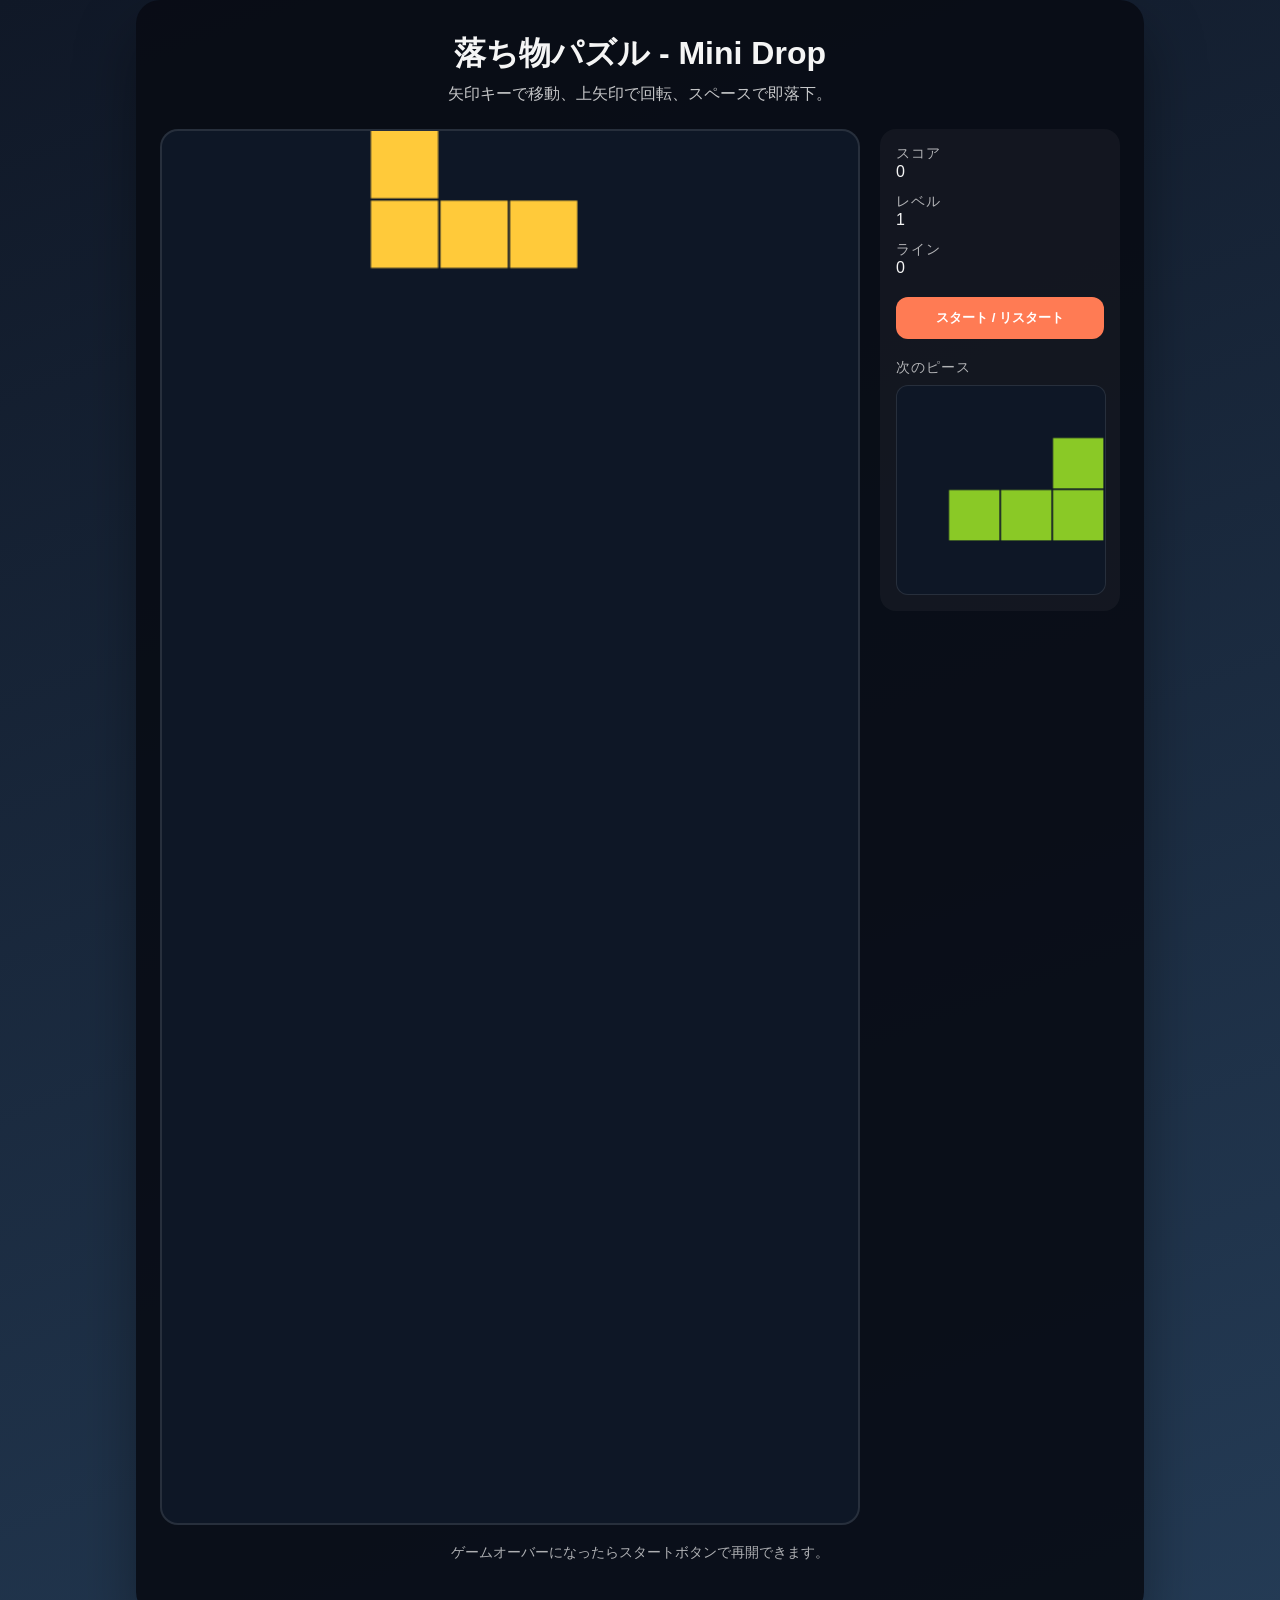
==== index.html @ aa3e81a7 "Add simple falling puzzle game" ====
<!doctype html>
<html lang="ja">
  <head>
    <meta charset="utf-8" />
    <meta name="viewport" content="width=device-width, initial-scale=1" />
    <title>落ち物パズル - Mini Drop</title>
    <link rel="stylesheet" href="style.css" />
  </head>
  <body>
    <main class="app">
      <header>
        <h1>落ち物パズル - Mini Drop</h1>
        <p>矢印キーで移動、上矢印で回転、スペースで即落下。</p>
      </header>
      <section class="game">
        <canvas id="board" width="300" height="600" aria-label="ゲームボード"></canvas>
        <div class="panel">
          <div class="stats">
            <div>
              <span class="label">スコア</span>
              <span id="score">0</span>
            </div>
            <div>
              <span class="label">レベル</span>
              <span id="level">1</span>
            </div>
            <div>
              <span class="label">ライン</span>
              <span id="lines">0</span>
            </div>
          </div>
          <button id="start">スタート / リスタート</button>
          <div class="next">
            <span class="label">次のピース</span>
            <canvas id="next" width="120" height="120" aria-label="次のピース"></canvas>
          </div>
        </div>
      </section>
      <section class="tips">
        <p>ゲームオーバーになったらスタートボタンで再開できます。</p>
      </section>
    </main>
    <script src="script.js"></script>
  </body>
</html>
---- style.css ----
:root {
  color-scheme: light dark;
  font-family: "Segoe UI", "Hiragino Kaku Gothic ProN", sans-serif;
}

body {
  margin: 0;
  background: linear-gradient(160deg, #101827, #243b55);
  color: #f5f5f5;
  min-height: 100vh;
  display: flex;
  align-items: center;
  justify-content: center;
}

.app {
  width: min(960px, 92vw);
  padding: 32px 24px 40px;
  background: rgba(8, 12, 20, 0.9);
  border-radius: 24px;
  box-shadow: 0 30px 60px rgba(0, 0, 0, 0.35);
}

header {
  text-align: center;
  margin-bottom: 24px;
}

header h1 {
  margin: 0 0 8px;
  font-size: clamp(1.5rem, 2.5vw, 2.25rem);
}

header p {
  margin: 0;
  opacity: 0.8;
}

.game {
  display: grid;
  grid-template-columns: minmax(240px, 1fr) 240px;
  gap: 24px;
  align-items: start;
}

#board {
  width: 100%;
  aspect-ratio: 1 / 2;
  background: #0e1726;
  border-radius: 18px;
  border: 2px solid rgba(255, 255, 255, 0.1);
}

.panel {
  display: flex;
  flex-direction: column;
  gap: 20px;
  padding: 16px;
  background: rgba(255, 255, 255, 0.04);
  border-radius: 16px;
}

.stats {
  display: grid;
  gap: 12px;
}

.stats .label,
.next .label {
  display: block;
  font-size: 0.85rem;
  opacity: 0.7;
  letter-spacing: 0.08em;
}

#start {
  border: none;
  padding: 12px 16px;
  border-radius: 12px;
  background: #ff7b54;
  color: #fff;
  font-weight: 600;
  cursor: pointer;
  transition: transform 0.2s ease, box-shadow 0.2s ease;
}

#start:hover {
  transform: translateY(-2px);
  box-shadow: 0 10px 20px rgba(255, 123, 84, 0.3);
}

.next {
  display: grid;
  gap: 8px;
}

#next {
  width: 100%;
  background: #0e1726;
  border-radius: 12px;
  border: 1px solid rgba(255, 255, 255, 0.1);
}

.tips {
  margin-top: 18px;
  text-align: center;
  font-size: 0.9rem;
  opacity: 0.7;
}

@media (max-width: 720px) {
  .game {
    grid-template-columns: 1fr;
  }
}
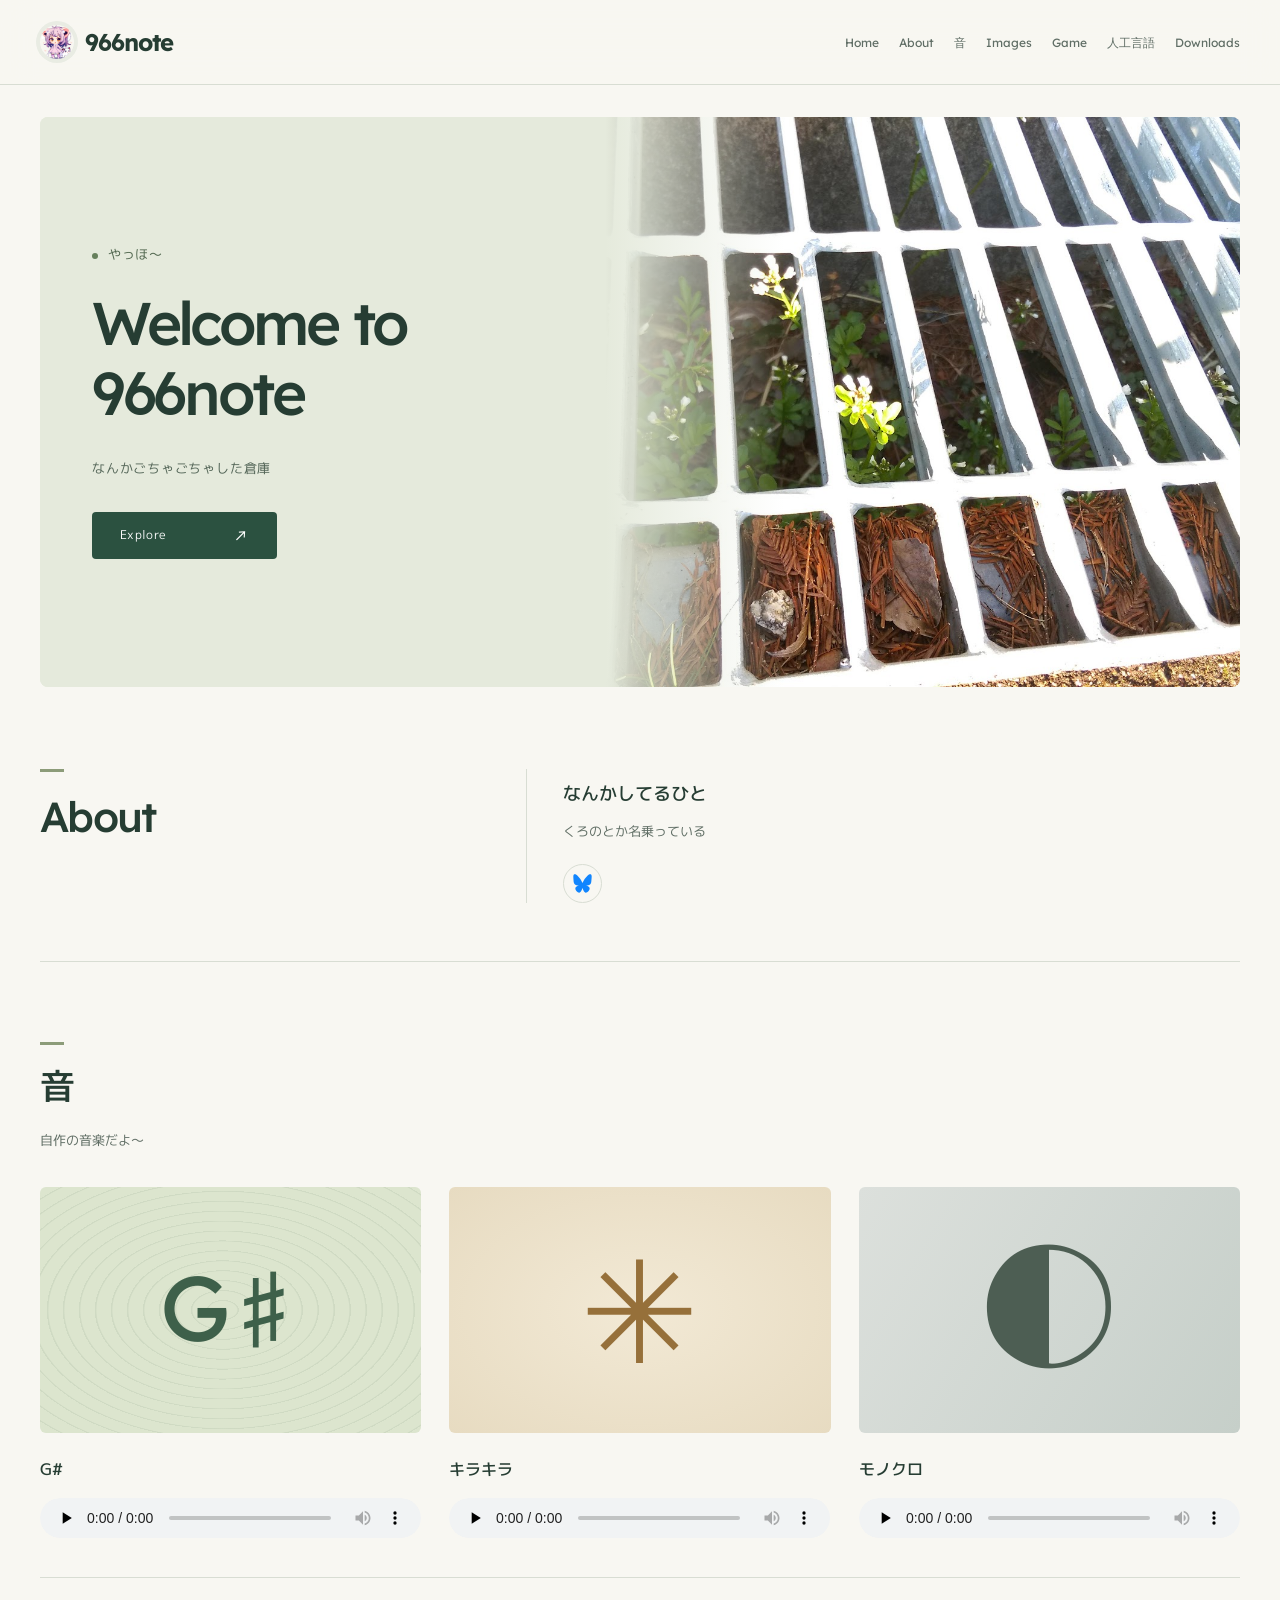
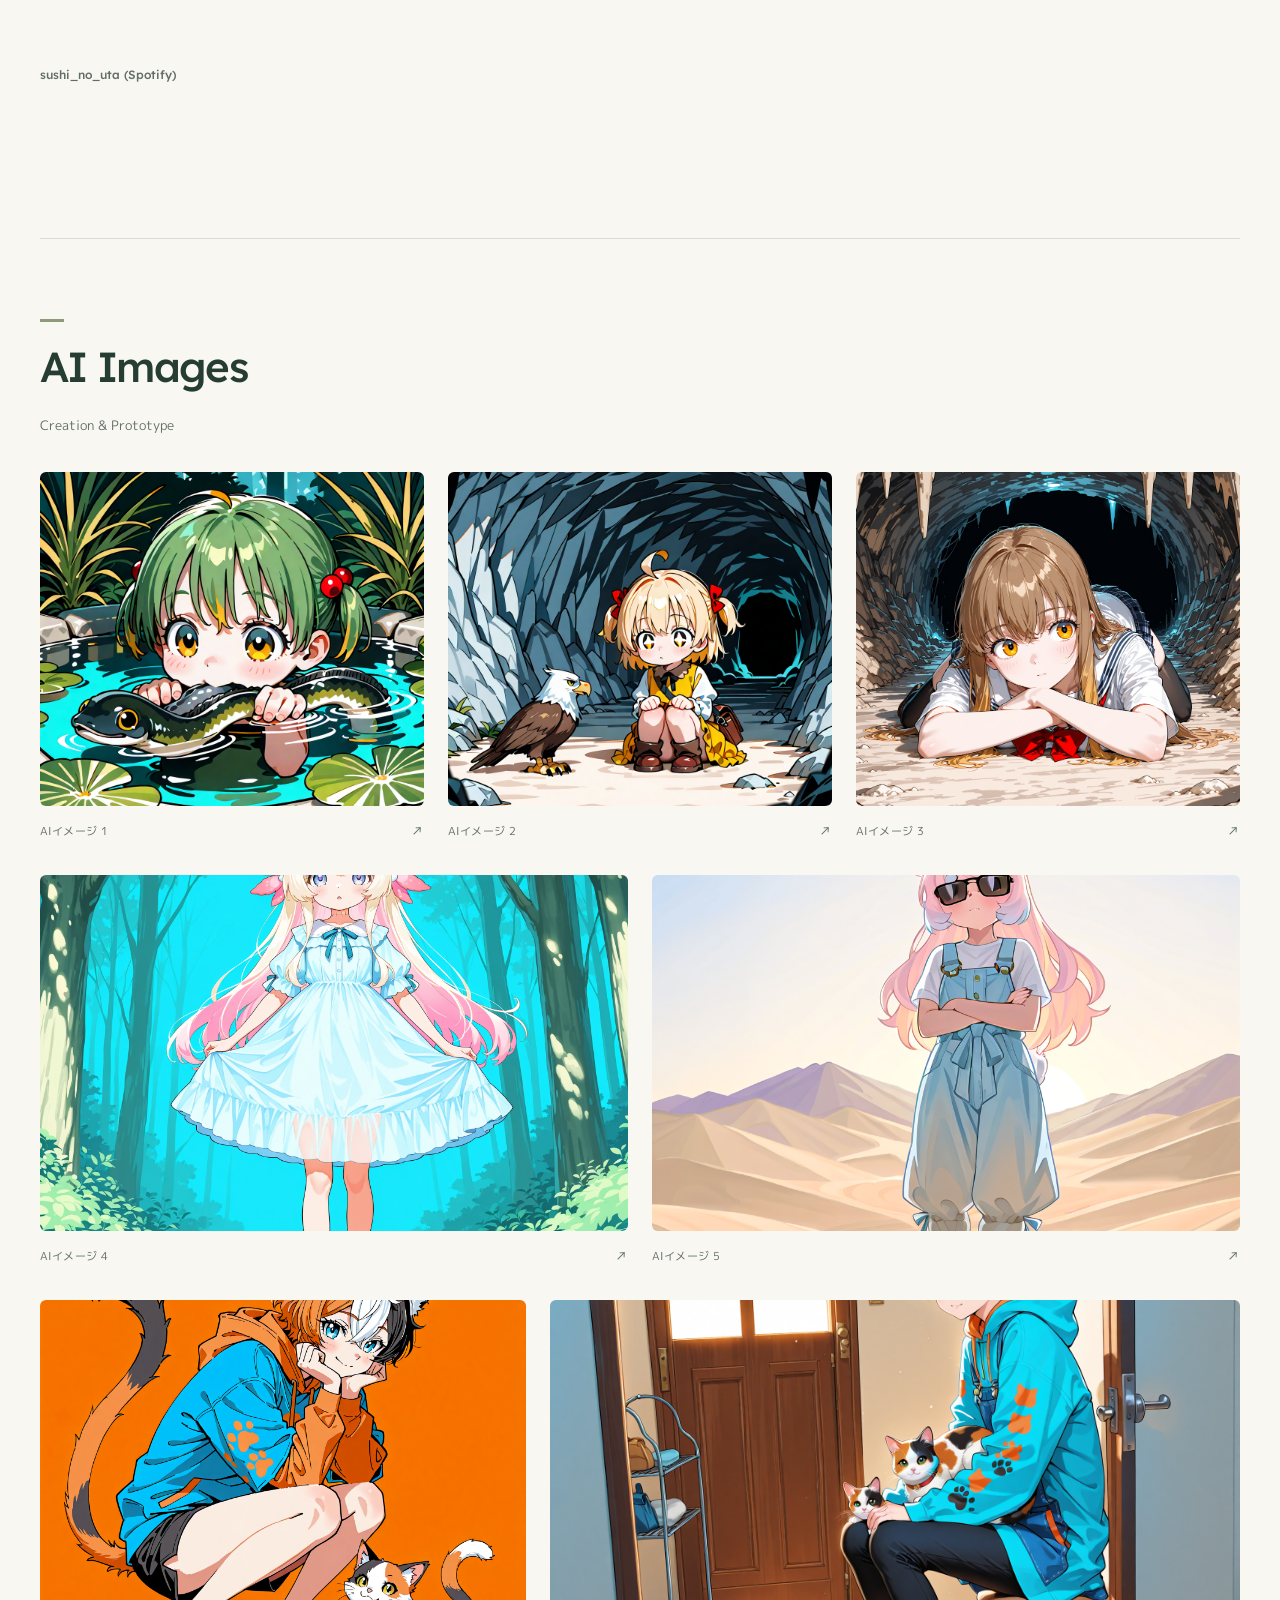
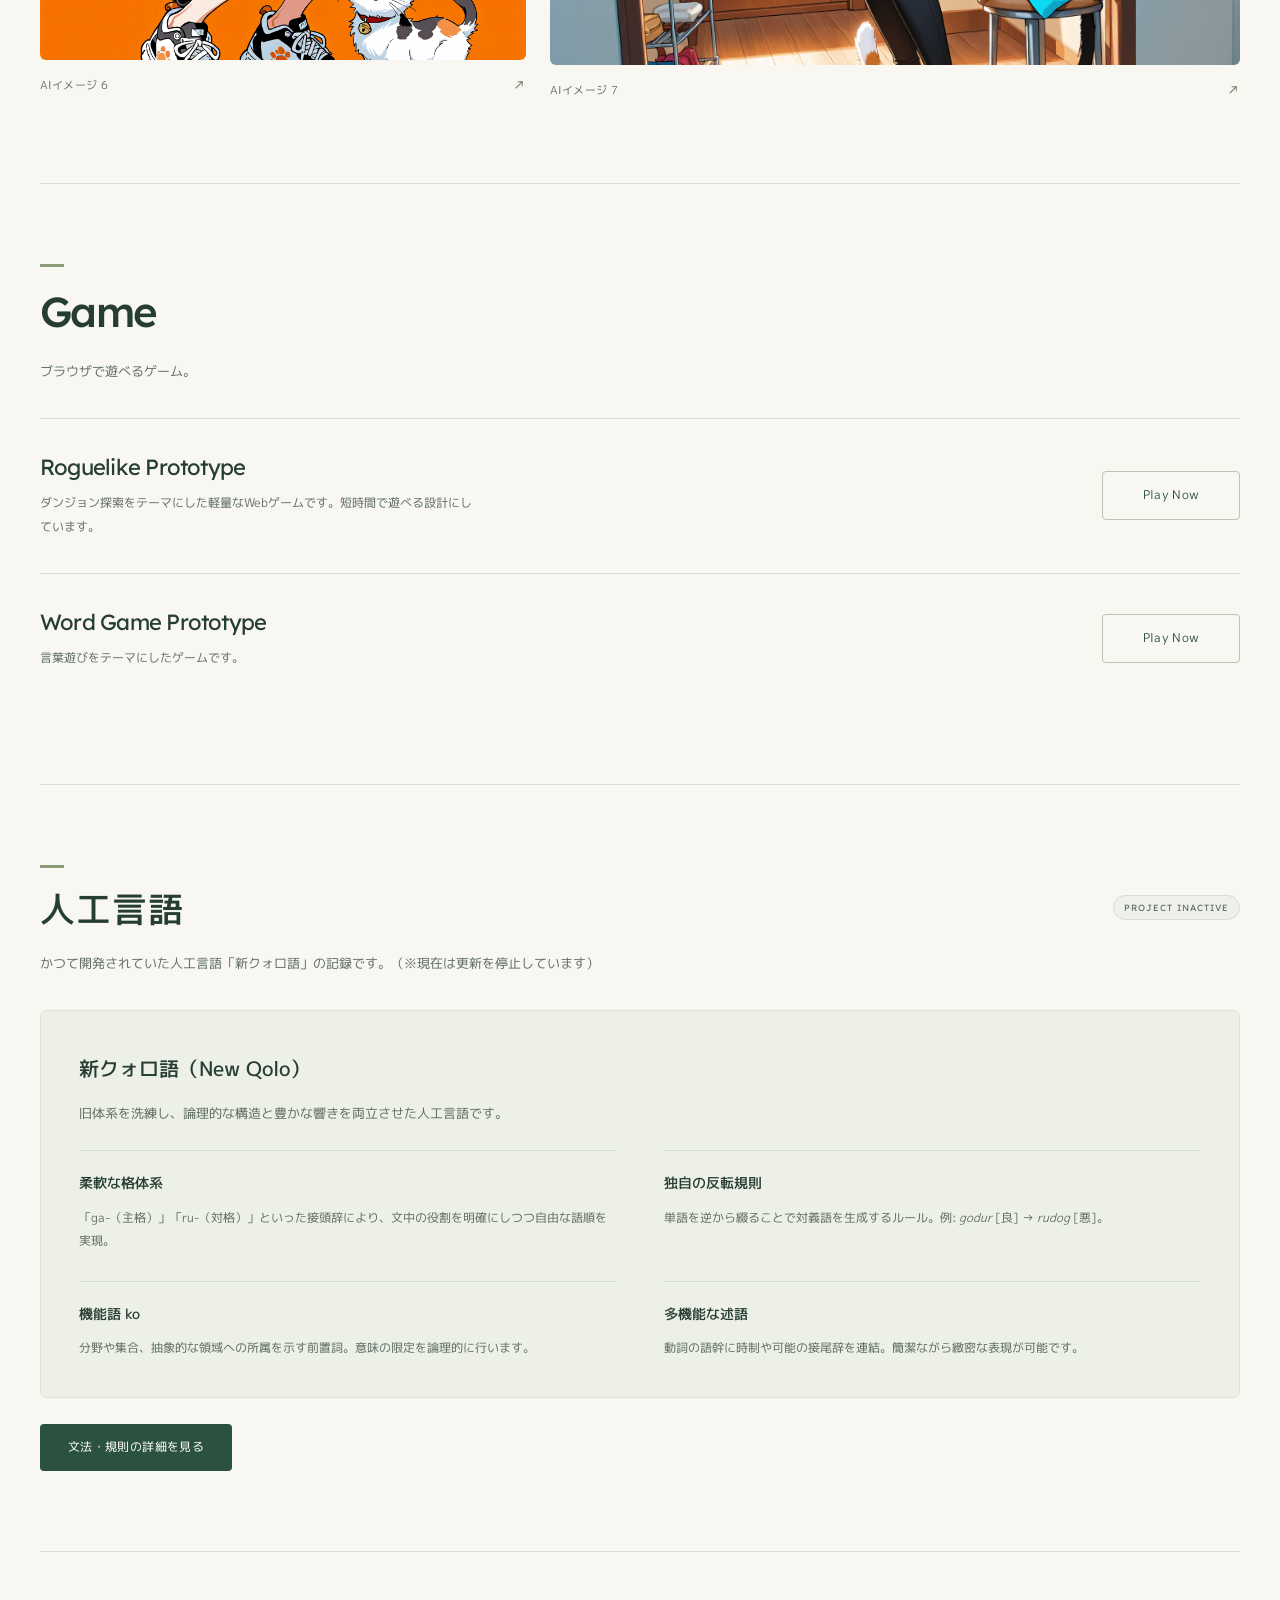
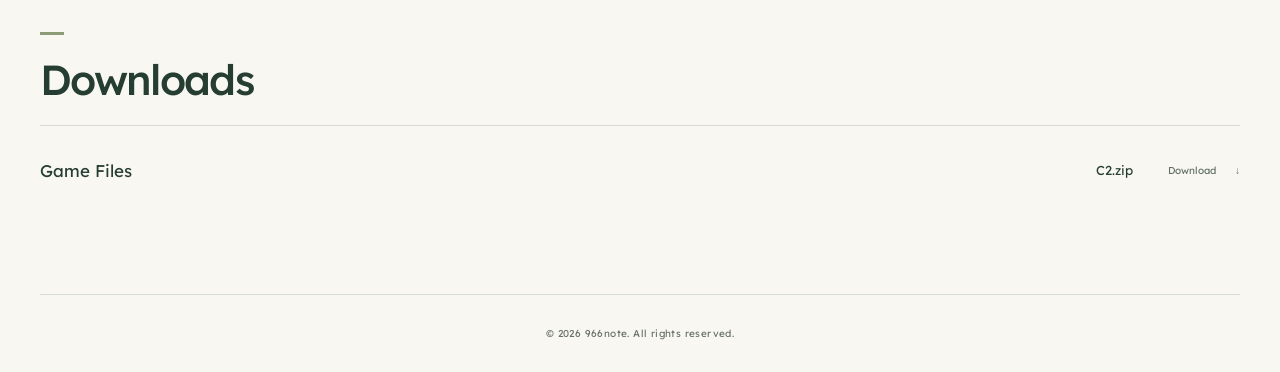
==== commit af2d76f0: "Refine homepage design while preserving original copy" ====
--- a/index.html
+++ b/index.html
@@ -1,45 +1,205 @@
-<!doctype html>
+﻿<!DOCTYPE html>
 <html lang="ja">
-  <head>
-    <meta charset="utf-8" />
-    <meta name="viewport" content="width=device-width, initial-scale=1" />
-    <title>落ち物パズル - Mini Drop</title>
-    <link rel="stylesheet" href="style.css" />
-  </head>
-  <body>
-    <main class="app">
-      <header>
-        <h1>落ち物パズル - Mini Drop</h1>
-        <p>矢印キーで移動、上矢印で回転、スペースで即落下。</p>
-      </header>
-      <section class="game">
-        <canvas id="board" width="300" height="600" aria-label="ゲームボード"></canvas>
-        <div class="panel">
-          <div class="stats">
-            <div>
-              <span class="label">スコア</span>
-              <span id="score">0</span>
-            </div>
-            <div>
-              <span class="label">レベル</span>
-              <span id="level">1</span>
-            </div>
-            <div>
-              <span class="label">ライン</span>
-              <span id="lines">0</span>
-            </div>
-          </div>
-          <button id="start">スタート / リスタート</button>
-          <div class="next">
-            <span class="label">次のピース</span>
-            <canvas id="next" width="120" height="120" aria-label="次のピース"></canvas>
-          </div>
-        </div>
-      </section>
-      <section class="tips">
-        <p>ゲームオーバーになったらスタートボタンで再開できます。</p>
-      </section>
+
+<head>
+    <meta charset="UTF-8">
+    <meta name="viewport" content="width=device-width, initial-scale=1.0">
+    <title>966note | Creative Playground</title>
+    <link rel="preconnect" href="https://fonts.googleapis.com">
+    <link rel="preconnect" href="https://fonts.gstatic.com" crossorigin>
+    <link
+        href="https://fonts.googleapis.com/css2?family=Lexend:wght@400;500;700;800&family=M+PLUS+1p:wght@400;500;700&display=swap"
+        rel="stylesheet">
+    <link rel="stylesheet" href="styles.css">
+</head>
+
+<body>
+    <header class="site-header">
+        <nav class="site-nav" aria-label="メインナビゲーション">
+            <a class="logo" href="#home">
+                <img src="image/nonononono.png" alt="966note logo" width="40" height="40">
+                <span>966note</span>
+            </a>
+            <ul class="nav-links">
+                <li><a href="#home">Home</a></li>
+                <li><a href="#about">About</a></li>
+                <li><a href="#music">音</a></li>
+                <li><a href="#ai-images">Images</a></li>
+                <li><a href="#game">Game</a></li>
+                <li><a href="#newqolo">人工言語</a></li>
+                <li><a href="#downloads">Downloads</a></li>
+            </ul>
+        </nav>
+    </header>
+
+    <main>
+        <section id="home" class="hero-section" aria-label="トップビジュアル">
+            <div class="hero-image-container">
+                <img src="image/IMAG0706.jpg" alt="Atmospheric Home Image" fetchpriority="high" class="hero-image">
+                <div class="hero-overlay">
+                    <div class="hero-text fade-in-up">
+                        <p class="hero-kicker">やっほ～</p>
+                        <h1>Welcome to 966note</h1>
+                        <p class="hero-description">なんかごちゃごちゃした倉庫</p>
+                        <a href="#about" class="button-link hero-cta">Explore</a>
+                    </div>
+                </div>
+            </div>
+        </section>
+
+        <section id="about" class="content-section scroll-animate">
+            <h2>About</h2>
+            <div class="about-content">
+                <p>なんかしてるひと</p>
+                <p>くろのとか名乗っている</p>
+                <div class="social-links" aria-label="SNSリンク">
+                    <a href="https://bsky.app/profile/966note.bsky.social" target="_blank" rel="noopener noreferrer"
+                        class="social-icon bluesky">
+                        <img src="image/Bluesky_Logo.svg" alt="Bluesky" width="30" height="30" loading="lazy">
+                    </a>
+                </div>
+            </div>
+        </section>
+
+        <section id="music" class="content-section scroll-animate">
+            <h2>音</h2>
+            <p class="section-description">自作の音楽だよ～</p>
+            <div class="music-grid">
+                <article class="music-card">
+                    <div class="track-art art-one" aria-hidden="true">G♯</div><h3>G#</h3>
+                    <audio controls preload="none" aria-label="G#を再生">
+                        <source src="music/gsharp.mp3" type="audio/mpeg">
+                        お使いのブラウザは音声再生に対応していません。
+                    </audio>
+                </article>
+                <article class="music-card">
+                    <div class="track-art art-two" aria-hidden="true">✳</div><h3>キラキラ</h3>
+                    <audio controls preload="none" aria-label="キラキラを再生">
+                        <source src="music/kirakira_3.mp3" type="audio/mpeg">
+                        お使いのブラウザは音声再生に対応していません。
+                    </audio>
+                </article>
+                <article class="music-card">
+                    <div class="track-art art-three" aria-hidden="true">◐</div><h3>モノクロ</h3>
+                    <audio controls preload="none" aria-label="モノクロを再生">
+                        <source src="music/monooku_2.mp3" type="audio/mpeg">
+                        お使いのブラウザは音声再生に対応していません。
+                    </audio>
+                </article>
+            </div>
+            <div class="music-external">
+                <article class="music-card spotify-card">
+                    <h3>sushi_no_uta (Spotify)</h3>
+                    <iframe style="border-radius:12px"
+                        src="https://open.spotify.com/embed/track/43dkbwAmFqveceRsx4mW1W?utm_source=generator"
+                        width="100%" height="152" title="Spotifyでsushi_no_utaを聴く" frameBorder="0" allowfullscreen=""
+                        allow="autoplay; clipboard-write; encrypted-media; fullscreen; picture-in-picture"
+                        loading="lazy"></iframe>
+                </article>
+            </div>
+        </section>
+
+        <section id="ai-images" class="content-section scroll-animate">
+            <h2>AI Images</h2>
+            <p class="section-description">Creation &amp; Prototype</p>
+            <div class="image-grid">
+                <figure class="image-card">
+                    <img src="AIimage/00063-904622999.png" alt="AIイメージ 1" loading="lazy">
+                    <figcaption>AIイメージ 1</figcaption>
+                </figure>
+                <figure class="image-card">
+                    <img src="AIimage/00064-3548581932.png" alt="AIイメージ 2" loading="lazy">
+                    <figcaption>AIイメージ 2</figcaption>
+                </figure>
+                <figure class="image-card">
+                    <img src="AIimage/00066-4004862386.png" alt="AIイメージ 3" loading="lazy">
+                    <figcaption>AIイメージ 3</figcaption>
+                </figure>
+                <figure class="image-card">
+                    <img src="AIimage/00076-1726016617.png" alt="AIイメージ 4" loading="lazy">
+                    <figcaption>AIイメージ 4</figcaption>
+                </figure>
+                <figure class="image-card">
+                    <img src="AIimage/00080-1516898172.png" alt="AIイメージ 5" loading="lazy">
+                    <figcaption>AIイメージ 5</figcaption>
+                </figure>
+                <figure class="image-card">
+                    <img src="AIimage/00087-4202334265.png" alt="AIイメージ 6" loading="lazy">
+                    <figcaption>AIイメージ 6</figcaption>
+                </figure>
+                <figure class="image-card">
+                    <img src="AIimage/00088-1463450633.png" alt="AIイメージ 7" loading="lazy">
+                    <figcaption>AIイメージ 7</figcaption>
+                </figure>
+            </div>
+        </section>
+
+        <section id="game" class="content-section scroll-animate">
+            <h2>Game</h2>
+            <p class="section-description">ブラウザで遊べるゲーム。</p>
+            <div class="game-content card-style">
+                <div class="game-info">
+                    <h3>Roguelike Prototype</h3>
+                    <p>ダンジョン探索をテーマにした軽量なWebゲームです。短時間で遊べる設計にしています。</p>
+                </div>
+                <div class="link-container">
+                    <a href="roguel/index.html" target="_blank" rel="noopener noreferrer" class="button-link">Play Now</a>
+                </div>
+            </div>
+            <div class="game-content card-style">
+                <div class="game-info">
+                    <h3>Word Game Prototype</h3>
+                    <p>言葉遊びをテーマにしたゲームです。</p>
+                </div>
+                <div class="link-container">
+                    <a href="wordgame/WordGamePrototype.html" target="_blank" rel="noopener noreferrer" class="button-link">Play Now</a>
+                </div>
+            </div>
+        </section>
+
+        <section id="newqolo" class="content-section scroll-animate">
+            <div class="section-title-wrapper">
+                <h2>人工言語</h2>
+                <span class="status-badge inactive">Project Inactive</span>
+            </div>
+            <p class="section-lead">かつて開発されていた人工言語「新クォロ語」の記録です。（※現在は更新を停止しています）</p>
+            <div class="summary card-style">
+                <article class="qolo-summary">
+                    <h3>新クォロ語（New Qolo）</h3>
+                    <p>旧体系を洗練し、論理的な構造と豊かな響きを両立させた人工言語です。</p>
+                    <ul class="qolo-highlight-list">
+                        <li><strong>柔軟な格体系</strong> 「ga-（主格）」「ru-（対格）」といった接頭辞により、文中の役割を明確にしつつ自由な語順を実現。</li>
+                        <li><strong>独自の反転規則</strong> 単語を逆から綴ることで対義語を生成するルール。例: <em>godur</em> [良] → <em>rudog</em> [悪]。
+                        </li>
+                        <li><strong>機能語 ko</strong> 分野や集合、抽象的な領域への所属を示す前置詞。意味の限定を論理的に行います。</li>
+                        <li><strong>多機能な述語</strong> 動詞の語幹に時制や可能の接尾辞を連結。簡潔ながら緻密な表現が可能です。</li>
+                    </ul>
+                </article>
+            </div>
+            <div class="link-container">
+                <a href="qolo.html" class="button-link">文法・規則の詳細を見る</a>
+            </div>
+        </section>
+
+        <section id="downloads" class="content-section scroll-animate">
+            <h2>Downloads</h2>
+            <div class="downloads-content">
+                <article class="download-item">
+                    <h3>Game Files</h3>
+                    <a href="game/C2.zip" download class="download-link">
+                        <span class="file-name">C2.zip</span>
+                        <span class="file-action">Download</span>
+                    </a>
+                </article>
+            </div>
+        </section>
     </main>
+
+    <footer>
+        <p>&copy; 2026 966note. All rights reserved.</p>
+    </footer>
+
     <script src="script.js"></script>
-  </body>
-</html>
+</body>
+
+</html>
--- a/styles.css
+++ b/styles.css
@@ -0,0 +1,1394 @@
+:root {
+    --text:#263d33;
+    --muted:#657267;
+    --line:#d6ddcf;
+    --accent:#2e5341;
+}
+
+* {
+    box-sizing:border-box;
+    margin:0;
+    padding:0;
+}
+
+html {
+    scroll-behavior:smooth;
+    scroll-padding-top:110px;
+}
+
+body {
+    background:#f7f7f0;
+    color:var(--text);
+    font:14px/1.9 'M PLUS 1p',sans-serif;
+}
+
+img {
+    max-width:100%;
+    display:block;
+}
+
+a {
+    color:inherit;
+}
+
+a:focus-visible,button:focus-visible {
+    outline:3px solid #9a733c;
+    outline-offset:5px;
+}
+
+::selection {
+    background:#d3dfb8;
+}
+
+.site-header {
+    position:sticky;
+    top:0;
+    z-index:100;
+    background:#f7f7f0ed;
+    backdrop-filter:blur(16px);
+    border-bottom:1px solid var(--line);
+}
+
+.site-nav {
+    max-width:1280px;
+    margin:auto;
+    min-height:88px;
+    padding:15px 40px;
+    display:flex;
+    align-items:center;
+    justify-content:space-between;
+    gap:24px;
+}
+
+.logo {
+    display:flex;
+    align-items:center;
+    gap:11px;
+    text-decoration:none;
+    font:700 24px 'Lexend',sans-serif;
+    letter-spacing:-1px;
+}
+
+.logo img {
+    width:34px;
+    height:34px;
+    border-radius:50%;
+}
+
+.nav-links {
+    display:flex;
+    gap:25px;
+    list-style:none;
+}
+
+.nav-links a {
+    text-decoration:none;
+    font:400 12px 'Lexend',sans-serif;
+    color:var(--muted);
+    padding:10px 0;
+}
+
+.nav-links a:hover {
+    color:var(--accent);
+}
+
+main {
+    max-width:1200px;
+    width:calc(100% - 80px);
+    margin:40px auto 0;
+}
+
+.hero-section {
+    margin-bottom:25px;
+}
+
+.hero-image-container {
+    min-height:560px;
+    position:relative;
+    background:#e8ecdf;
+    overflow:hidden;
+    border-radius:5px;
+}
+
+.hero-image {
+    position:absolute;
+    right:0;
+    top:0;
+    width:53%;
+    height:100%;
+    object-fit:cover;
+    object-position:55% center;
+}
+
+.hero-overlay {
+    position:relative;
+    min-height:560px;
+    width:60%;
+    display:flex;
+    align-items:center;
+    padding:55px 48px;
+    background:linear-gradient(90deg,#e8ecdf 82%,#e8ecdf00);
+}
+
+.hero-kicker {
+    font:10px 'Lexend',sans-serif;
+    letter-spacing:1.8px;
+    margin-bottom:30px;
+}
+
+.hero-kicker::before {
+    content:'●';
+    font-size:9px;
+    margin-right:9px;
+}
+
+.hero-text h1 {
+    font-size:clamp(34px,4.3vw,57px);
+    line-height:1.6;
+    font-weight:500;
+    letter-spacing:.04em;
+}
+
+.hero-english {
+    display:block;
+    font:400 14px 'Lexend',sans-serif;
+    letter-spacing:-.3px;
+    margin-top:16px;
+}
+
+.hero-description {
+    font-size:13px;
+    line-height:2.2;
+    color:#536557;
+    margin:26px 0;
+}
+
+.button-link {
+    display:inline-flex;
+    align-items:center;
+    justify-content:center;
+    gap:35px;
+    background:var(--accent);
+    color:white;
+    padding:13px 24px;
+    border-radius:3px;
+    text-decoration:none;
+    font-size:12px;
+    transition:background .2s,transform .2s;
+}
+
+.button-link:hover {
+    background:#426751;
+    transform:translateY(-2px);
+}
+
+.hero-footnote {
+    display:flex;
+    justify-content:space-between;
+    gap:12px;
+    font-size:10px;
+    letter-spacing:.06em;
+    color:var(--muted);
+    padding:15px 0;
+    border-bottom:1px solid var(--line);
+}
+
+.content-section {
+    padding:70px 0;
+    border-bottom:1px solid var(--line);
+}
+
+h2 {
+    font:500 clamp(30px,3.4vw,42px)/1.3 'Lexend',sans-serif;
+    letter-spacing:-1.6px;
+    margin-bottom:22px;
+}
+
+.section-index {
+    display:block;
+    font:400 10px 'Lexend',sans-serif;
+    letter-spacing:1.7px;
+    color:var(--muted);
+    margin-bottom:19px;
+}
+
+.heading-jp {
+    display:inline-block;
+    vertical-align:middle;
+    font:400 12px 'M PLUS 1p',sans-serif;
+    letter-spacing:.05em;
+    margin-left:22px;
+    color:var(--muted);
+}
+
+.section-description,.section-lead {
+    font-size:13px;
+    color:var(--muted);
+    margin-bottom:30px;
+}
+
+#about {
+    display:grid;
+    grid-template-columns:1fr 1.45fr;
+    gap:40px;
+    padding-block:54px;
+}
+
+.about-content p {
+    font-size:13px;
+    color:var(--muted);
+    margin-bottom:10px;
+}
+
+.about-content p:first-child {
+    font-size:21px;
+    color:var(--text);
+}
+
+.social-links {
+    margin-top:20px;
+}
+
+.social-icon {
+    display:inline-flex;
+    align-items:center;
+    gap:10px;
+    text-decoration:none;
+    font:12px 'Lexend',sans-serif;
+}
+
+.social-icon img {
+    width:19px;
+    height:19px;
+}
+
+.music-grid {
+    display:grid;
+    grid-template-columns:repeat(3,minmax(0,1fr));
+    gap:25px;
+}
+
+.music-card {
+    min-width:0;
+}
+
+.track-art {
+    height:210px;
+    border-radius:4px;
+    display:flex;
+    align-items:center;
+    justify-content:center;
+    font:500 110px 'Lexend',sans-serif;
+    overflow:hidden;
+}
+
+.art-one {
+    background:#dce4cf;
+    color:#3e604a;
+    background-image:repeating-radial-gradient(circle at 50% 50%,transparent 0 16px,#45644c14 17px 18px);
+}
+
+.art-two {
+    background:#ebe0ca;
+    color:#97723c;
+    font-size:150px;
+}
+
+.art-three {
+    background:#d6dcd9;
+    color:#4c5b55;
+    font-size:150px;
+}
+
+.track-label {
+    font:9px 'Lexend',sans-serif;
+    letter-spacing:1.3px;
+    color:var(--muted);
+    margin:20px 0 6px;
+}
+
+.music-card h3 {
+    font-size:17px;
+    font-weight:500;
+    margin-bottom:14px;
+}
+
+audio {
+    width:100%;
+    height:38px;
+}
+
+.music-external {
+    margin-top:30px;
+}
+
+.spotify-card {
+    display:grid;
+    grid-template-columns:220px 1fr;
+    align-items:center;
+    border-top:1px solid var(--line);
+    padding-top:24px;
+    gap:24px;
+}
+
+.spotify-card h3 {
+    font:12px 'Lexend',sans-serif;
+}
+
+.spotify-card iframe {
+    border:0;
+    width:100%;
+}
+
+.image-grid {
+    display:grid;
+    grid-template-columns:repeat(3,minmax(0,1fr));
+    gap:28px 22px;
+}
+
+.image-card {
+    min-width:0;
+}
+
+.image-card button {
+    border:0;
+    background:none;
+    display:block;
+    width:100%;
+    cursor:zoom-in;
+    overflow:hidden;
+    border-radius:4px;
+}
+
+.image-card img {
+    width:100%;
+    aspect-ratio:4/3;
+    object-fit:cover;
+    transition:transform .4s;
+}
+
+.image-card button:hover img {
+    transform:scale(1.045);
+}
+
+.image-card figcaption {
+    font-size:10px;
+    color:var(--muted);
+    padding-top:10px;
+}
+
+.image-card:last-child {
+    grid-column:2 / 4;
+}
+
+.image-card:last-child img {
+    aspect-ratio:2.75;
+}
+
+.game-content {
+    padding:32px 0;
+    display:flex;
+    align-items:center;
+    justify-content:space-between;
+    gap:28px;
+    border-top:1px solid var(--line);
+}
+
+.game-info h3 {
+    font:400 21px 'Lexend',sans-serif;
+    margin-bottom:10px;
+}
+
+.game-info p {
+    font-size:12px;
+    color:var(--muted);
+    max-width:600px;
+}
+
+.game-content .button-link {
+    white-space:nowrap;
+    background:transparent;
+    color:var(--accent);
+    border:1px solid #acbaab;
+}
+
+.section-title-wrapper {
+    display:flex;
+    align-items:center;
+    justify-content:space-between;
+    gap:20px;
+}
+
+.status-badge {
+    font:9px 'Lexend',sans-serif;
+    text-transform:uppercase;
+    letter-spacing:1px;
+    border:1px solid var(--line);
+    padding:6px 10px;
+    border-radius:20px;
+    color:var(--muted);
+}
+
+.summary {
+    background:#e9ede2;
+    border-radius:4px;
+    padding:35px;
+}
+
+.qolo-summary h3 {
+    font-size:19px;
+    font-weight:500;
+    margin-bottom:14px;
+}
+
+.qolo-summary>p {
+    font-size:13px;
+    color:var(--muted);
+    margin-bottom:25px;
+}
+
+.qolo-highlight-list {
+    display:grid;
+    grid-template-columns:1fr 1fr;
+    list-style:none;
+    gap:25px 40px;
+}
+
+.qolo-highlight-list li {
+    font-size:12px;
+    color:var(--muted);
+}
+
+.qolo-highlight-list strong {
+    display:block;
+    color:var(--text);
+    font-size:13px;
+    margin-bottom:6px;
+}
+
+#newqolo>.link-container {
+    margin-top:25px;
+}
+
+.download-item {
+    display:flex;
+    align-items:center;
+    justify-content:space-between;
+    padding:26px 0;
+    border-top:1px solid var(--line);
+}
+
+.download-item h3 {
+    font:400 17px 'Lexend',sans-serif;
+}
+
+.download-link {
+    display:flex;
+    align-items:center;
+    gap:35px;
+    text-decoration:none;
+}
+
+.file-name {
+    font:13px 'Lexend',sans-serif;
+}
+
+.file-action {
+    font:10px 'Lexend',sans-serif;
+    color:var(--muted);
+}
+
+.file-action::after {
+    content:' ↓';
+    margin-left:16px;
+}
+
+footer {
+    max-width:1200px;
+    width:calc(100% - 80px);
+    margin:0 auto;
+    padding:40px 0;
+    display:flex;
+    align-items:center;
+    justify-content:space-between;
+    gap:20px;
+    color:var(--muted);
+    font:10px 'Lexend',sans-serif;
+}
+
+footer a {
+    text-decoration:none;
+}
+
+.footer-logo {
+    font:700 23px 'Lexend',sans-serif;
+    color:var(--text);
+}
+
+.footer-logo span {
+    display:block;
+    font:10px 'M PLUS 1p',sans-serif;
+    margin-top:6px;
+    color:var(--muted);
+}
+
+.image-dialog {
+    border:0;
+    background:transparent;
+    color:white;
+    padding:45px 0 0;
+    margin:auto;
+    max-width:94vw;
+    max-height:94dvh;
+    overflow:visible;
+}
+
+.image-dialog::backdrop {
+    background:#17241feb;
+    backdrop-filter:blur(8px);
+}
+
+.image-dialog img {
+    max-width:90vw;
+    max-height:78dvh;
+    object-fit:contain;
+    margin:auto;
+}
+
+.image-dialog p {
+    text-align:center;
+    font-size:12px;
+    padding:10px;
+}
+
+.dialog-close {
+    position:absolute;
+    right:0;
+    top:0;
+    border:1px solid #ffffff60;
+    color:white;
+    background:transparent;
+    padding:7px 14px;
+    cursor:pointer;
+}
+
+body:has(.image-dialog[open]) {
+    overflow:hidden;
+}
+
+@media(max-width:950px) {
+    .site-nav {
+        padding-inline:25px;
+    }
+    .nav-links {
+        gap:15px;
+    }
+    .hero-overlay {
+        padding-inline:30px;
+        width:65%;
+    }
+    .hero-kicker {
+        font-size:8px;
+    }
+    .hero-text h1 {
+        font-size:39px;
+    }
+    .hero-image {
+        width:49%;
+    }
+    .hero-image-container,.hero-overlay {
+        min-height:510px;
+    }
+    .heading-jp {
+        display:block;
+        margin:12px 0 0;
+    }
+    .track-art {
+        height:170px;
+    }
+    .spotify-card {
+        grid-template-columns:180px 1fr;
+    }
+}
+
+@media(max-width:640px) {
+    html {
+        scroll-padding-top:125px;
+    }
+    .site-nav {
+        flex-wrap:wrap;
+        gap:15px;
+        padding:14px 22px;
+    }
+    .logo {
+        font-size:21px;
+    }
+    .logo img {
+        width:28px;
+        height:28px;
+    }
+    .nav-links {
+        width:100%;
+        justify-content:space-between;
+        gap:10px;
+    }
+    .nav-links a {
+        font-size:10px;
+    }
+    main,footer {
+        width:calc(100% - 40px);
+    }
+    main {
+        margin-top:22px;
+    }
+    .hero-image-container {
+        display:flex;
+        flex-direction:column;
+        min-height:0;
+    }
+    .hero-image {
+        position:relative;
+        order:2;
+        width:100%;
+        height:230px;
+        object-position:center 60%;
+    }
+    .hero-overlay {
+        width:100%;
+        min-height:0;
+        padding:36px 25px;
+        background:#e8ecdf;
+    }
+    .hero-kicker {
+        margin-bottom:22px;
+    }
+    .hero-text h1 {
+        font-size:36px;
+    }
+    .hero-english {
+        font-size:12px;
+    }
+    .hero-description {
+        font-size:11px;
+        margin:20px 0;
+    }
+    .hero-footnote {
+        font-size:8px;
+    }
+    .hero-footnote>span:last-child {
+        display:none;
+    }
+    #about {
+        grid-template-columns:1fr;
+        gap:5px;
+        padding-block:35px;
+    }
+    .content-section {
+        padding-block:45px;
+    }
+    .section-index {
+        font-size:8px;
+    }
+    h2 {
+        font-size:32px;
+    }
+    .heading-jp {
+        font-size:11px;
+    }
+    .music-grid {
+        grid-template-columns:1fr;
+        gap:30px;
+    }
+    .track-art {
+        height:210px;
+    }
+    .spotify-card {
+        display:block;
+    }
+    .spotify-card h3 {
+        margin-bottom:15px;
+    }
+    .image-grid {
+        grid-template-columns:1fr 1fr;
+        gap:20px 12px;
+    }
+    .image-card:last-child {
+        grid-column:1 / 3;
+    }
+    .image-card:last-child img {
+        aspect-ratio:2;
+    }
+    .game-content {
+        align-items:flex-start;
+        flex-direction:column;
+        gap:20px;
+    }
+    .game-info h3 {
+        font-size:18px;
+    }
+    .qolo-highlight-list {
+        grid-template-columns:1fr;
+    }
+    .summary {
+        padding:24px;
+    }
+    .section-title-wrapper {
+        align-items:flex-start;
+    }
+    .status-badge {
+        font-size:8px;
+        white-space:nowrap;
+        margin-top:30px;
+    }
+    .download-link {
+        gap:16px;
+    }
+    footer {
+        flex-wrap:wrap;
+        padding-block:30px;
+    }
+    .footer-logo {
+        width:100%;
+    }
+}
+
+@media(prefers-reduced-motion:reduce) {
+    html {
+        scroll-behavior:auto;
+    }
+    *,*::before,*::after {
+        transition:none!important;
+        animation:none!important;
+    }
+}
+
+/* Original copy with the refined layout. */
+.hero-text h1 {
+    font-family:'Lexend',sans-serif;
+    font-size:clamp(32px,4vw,53px);
+    line-height:1.25;
+    letter-spacing:-.04em;
+    overflow-wrap:anywhere;
+}
+
+.hero-kicker {
+    font-family:'M PLUS 1p',sans-serif;
+    letter-spacing:.05em;
+}
+
+.track-art {
+    margin-bottom:22px;
+}
+
+footer {
+    justify-content:center;
+}
+
+.nav-links {
+    gap:20px;
+}
+
+@media(max-width:640px) {
+    .nav-links {
+        gap:8px;
+    }
+    .nav-links a {
+        font-size:9px;
+    }
+    .hero-text h1 {
+        font-size:36px;
+    }
+}
+
+/* Fine typography and a quieter, more deliberate composition. */
+:root {
+    --bg:#f8f7f2;
+    --text:#263d33;
+    --muted:#606e65;
+    --line:#d8ddd3;
+    --accent:#2b5140;
+}
+
+body {
+    background:var(--bg);
+    -webkit-font-smoothing:antialiased;
+    text-rendering:optimizeLegibility;
+}
+
+.site-header {
+    background:#f8f7f2ed;
+}
+
+.site-nav {
+    min-height:84px;
+}
+
+.logo {
+    letter-spacing:-1.1px;
+}
+
+.logo img {
+    box-shadow:0 0 0 4px #e9ece3;
+}
+
+.nav-links a {
+    position:relative;
+    transition:color .2s;
+}
+
+.nav-links a::after {
+    content:'';
+    position:absolute;
+    left:0;
+    right:0;
+    bottom:2px;
+    height:1px;
+    background:var(--accent);
+    transform:scaleX(0);
+    transform-origin:left;
+    transition:transform .2s;
+}
+
+.nav-links a:hover::after,.nav-links a:focus-visible::after {
+    transform:scaleX(1);
+}
+
+main {
+    margin-top:32px;
+}
+
+.hero-section {
+    margin-bottom:24px;
+}
+
+.hero-image-container {
+    border-radius:8px;
+    isolation:isolate;
+    background:#e5eadc;
+}
+
+.hero-image {
+    width:55%;
+    object-position:57% center;
+}
+
+.hero-overlay {
+    width:62%;
+    background:linear-gradient(90deg,#e5eadc 76%,#e5eadc00);
+    padding:64px 52px;
+    min-height:570px;
+}
+
+.hero-text {
+    max-width:530px;
+}
+
+.hero-kicker {
+    font-size:13px;
+    margin-bottom:24px;
+    color:#50664e;
+}
+
+.hero-kicker::before {
+    content:'';
+    display:inline-block;
+    width:6px;
+    height:6px;
+    border-radius:50%;
+    background:#66805c;
+    vertical-align:middle;
+    margin-right:10px;
+}
+
+.hero-text h1 {
+    font-size:clamp(36px,4.7vw,63px);
+    font-weight:500;
+    letter-spacing:-.055em;
+    line-height:1.16;
+    max-width:8.8em;
+    overflow-wrap:normal;
+}
+
+.hero-description {
+    font-size:13px;
+    letter-spacing:.06em;
+    margin:26px 0 30px;
+}
+
+.button-link {
+    min-height:46px;
+    padding:12px 28px;
+    border-radius:4px;
+    letter-spacing:.03em;
+}
+
+.hero-cta::after {
+    content:'↗';
+    margin-left:30px;
+    font-size:17px;
+    line-height:1;
+}
+
+.content-section {
+    padding:80px 0;
+}
+
+section h2 {
+    letter-spacing:-.04em;
+    line-height:1.2;
+    margin-bottom:20px;
+}
+
+section h2::before {
+    content:'';
+    display:block;
+    height:3px;
+    width:24px;
+    background:#8c9c79;
+    margin-bottom:20px;
+}
+
+#music h2,#newqolo h2 {
+    font-family:'M PLUS 1p',sans-serif;
+    font-weight:500;
+    letter-spacing:.025em;
+    font-size:35px;
+}
+
+#about {
+    padding-block:58px;
+    grid-template-columns:1fr 1.6fr;
+    align-items:start;
+}
+
+.about-content {
+    border-left:1px solid var(--line);
+    padding-left:36px;
+    padding-top:8px;
+}
+
+.about-content p:first-child {
+    font-size:18px;
+    font-weight:500;
+    margin-bottom:8px;
+}
+
+.social-icon {
+    padding:9px;
+    border:1px solid var(--line);
+    border-radius:50%;
+    transition:background .2s,transform .2s;
+}
+
+.social-icon:hover {
+    background:#e7ede0;
+    transform:translateY(-2px);
+}
+
+.section-description,.section-lead {
+    line-height:2;
+    max-width:70ch;
+    margin-bottom:34px;
+}
+
+.music-grid {
+    gap:28px;
+}
+
+.track-art {
+    height:auto;
+    aspect-ratio:1.55;
+    border-radius:6px;
+    margin-bottom:21px;
+    position:relative;
+    font-weight:400;
+    transition:filter .25s;
+}
+
+.art-one {
+    background-color:#dce5ce;
+    background-image:repeating-radial-gradient(ellipse at 48% 50%,transparent 0 14px,#45644c16 15px 16px);
+    font-size:92px;
+    letter-spacing:-10px;
+}
+
+.art-two {
+    background:radial-gradient(ellipse at 50% 50%,#f2e9d5,#e7dbc1);
+    color:#96703a;
+    font-size:142px;
+}
+
+.art-three {
+    background:linear-gradient(120deg,#dce0dc,#c6cfc9);
+    color:#4d5e53;
+    font-size:138px;
+}
+
+.music-card h3 {
+    font-size:16px;
+    font-weight:500;
+    margin-bottom:14px;
+}
+
+.music-card audio {
+    height:40px;
+    border-radius:20px;
+}
+
+.spotify-card {
+    grid-template-columns:240px 1fr;
+    padding-top:28px;
+}
+
+.spotify-card h3 {
+    color:var(--muted);
+    font-size:12px;
+}
+
+.image-grid {
+    grid-template-columns:repeat(12,minmax(0,1fr));
+    gap:30px 24px;
+}
+
+.image-card {
+    grid-column:span 4;
+}
+
+.image-card button {
+    border-radius:6px;
+    background:#e6e9df;
+}
+
+.image-card img {
+    aspect-ratio:1.15;
+    transition:transform .5s cubic-bezier(.2,.65,.3,1),filter .5s;
+}
+
+.image-card button:hover img {
+    transform:scale(1.035);
+    filter:saturate(1.07);
+}
+
+.image-card figcaption {
+    display:flex;
+    align-items:center;
+    justify-content:space-between;
+    font-size:11px;
+    padding-top:12px;
+    letter-spacing:.035em;
+}
+
+.image-card figcaption::after {
+    content:'↗';
+    font-size:14px;
+    color:#667860;
+}
+
+.image-card:nth-child(4),.image-card:nth-child(5) {
+    grid-column:span 6;
+}
+
+.image-card:nth-child(4) img,.image-card:nth-child(5) img {
+    aspect-ratio:1.65;
+}
+
+.image-card:nth-child(6) {
+    grid-column:span 5;
+}
+
+.image-card:last-child {
+    grid-column:span 7;
+}
+
+.image-card:nth-child(6) img {
+    aspect-ratio:1.35;
+}
+
+.image-card:last-child img {
+    aspect-ratio:1.89;
+}
+
+.game-content {
+    padding-block:34px;
+    gap:36px;
+}
+
+.game-info h3 {
+    font-size:22px;
+    letter-spacing:-.035em;
+}
+
+.game-info p {
+    line-height:2;
+    max-width:62ch;
+}
+
+.game-content .button-link {
+    min-width:138px;
+    border-color:#bac5b5;
+    transition:background .2s,border-color .2s,transform .2s;
+}
+
+.game-content .button-link:hover {
+    background:#e9ede2;
+    border-color:#809474;
+}
+
+.summary {
+    background:#edf0e6;
+    border:1px solid #dfe5d6;
+    padding:38px;
+    border-radius:6px;
+}
+
+.qolo-summary h3 {
+    font-size:20px;
+}
+
+.qolo-highlight-list {
+    gap:28px 48px;
+}
+
+.qolo-highlight-list li {
+    border-top:1px solid #d6decb;
+    padding-top:18px;
+    line-height:1.95;
+}
+
+.qolo-highlight-list strong {
+    font-weight:500;
+    font-size:14px;
+    margin-bottom:9px;
+}
+
+.status-badge {
+    font-size:9px;
+    background:#eef0e9;
+}
+
+#newqolo>.link-container {
+    margin-top:26px;
+}
+
+.download-item {
+    padding-block:28px;
+}
+
+.download-link {
+    padding:8px 0;
+    transition:color .2s;
+}
+
+.download-link:hover {
+    color:#71804f;
+}
+
+footer {
+    padding-block:32px;
+    color:#677165;
+    font-size:10px;
+    letter-spacing:.04em;
+}
+
+@media(min-width:1500px) {
+    .hero-overlay {
+        min-height:610px;
+    }
+}
+
+@media(max-width:950px) {
+    .site-nav {
+        padding-inline:24px;
+        gap:20px;
+    }
+    .nav-links {
+        gap:16px;
+    }
+    .nav-links a {
+        font-size:11px;
+    }
+    .hero-overlay {
+        padding:44px 32px;
+        min-height:500px;
+        width:66%;
+    }
+    .hero-text h1 {
+        font-size:48px;
+    }
+    .hero-description {
+        font-size:12px;
+    }
+    .content-section {
+        padding-block:60px;
+    }
+    .music-grid {
+        gap:18px;
+    }
+    .track-art {
+        aspect-ratio:1.2;
+    }
+    .art-one {
+        font-size:75px;
+    }
+    .image-grid {
+        gap:24px 18px;
+    }
+    .about-content {
+        padding-left:28px;
+    }
+    .spotify-card {
+        grid-template-columns:180px 1fr;
+    }
+}
+
+@media(max-width:700px) {
+    .site-nav {
+        flex-wrap:wrap;
+        gap:14px;
+        padding:15px 22px;
+    }
+    .nav-links {
+        width:100%;
+        justify-content:space-between;
+        gap:10px;
+    }
+    .nav-links a {
+        font-size:10px;
+    }
+    html {
+        scroll-padding-top:135px;
+    }
+}
+
+@media(max-width:640px) {
+    main {
+        margin-top:22px;
+    }
+    .hero-overlay {
+        width:100%;
+        min-height:0;
+        padding:34px 26px;
+        background:#e5eadc;
+    }
+    .hero-text h1 {
+        font-size:clamp(34px,9vw,48px);
+        max-width:9em;
+    }
+    .hero-kicker {
+        font-size:12px;
+        margin-bottom:22px;
+    }
+    .hero-description {
+        font-size:12px;
+        margin-block:22px;
+    }
+    .hero-image {
+        width:100%;
+        height:230px;
+    }
+    .hero-cta {
+        padding-inline:22px;
+    }
+    .hero-cta::after {
+        margin-left:20px;
+    }
+    #about {
+        grid-template-columns:1fr;
+        gap:8px;
+        padding-block:40px;
+    }
+    .about-content {
+        border-left:0;
+        padding-left:0;
+        padding-top:4px;
+    }
+    .content-section {
+        padding-block:46px;
+    }
+    section h2 {
+        font-size:30px;
+    }
+    #music h2,#newqolo h2 {
+        font-size:28px;
+    }
+    section h2::before {
+        margin-bottom:15px;
+        width:20px;
+    }
+    .music-grid {
+        gap:28px;
+    }
+    .track-art {
+        aspect-ratio:1.65;
+        font-size:100px;
+    }
+    .art-two,.art-three {
+        font-size:140px;
+    }
+    .spotify-card {
+        display:block;
+    }
+    .image-grid {
+        grid-template-columns:repeat(2,minmax(0,1fr));
+        gap:24px 16px;
+    }
+    .image-card,.image-card:nth-child(4),.image-card:nth-child(5),.image-card:nth-child(6) {
+        grid-column:span 1;
+    }
+    .image-card img,.image-card:nth-child(4) img,.image-card:nth-child(5) img,.image-card:nth-child(6) img {
+        aspect-ratio:1;
+    }
+    .image-card:last-child {
+        grid-column:1 / -1;
+    }
+    .image-card:last-child img {
+        aspect-ratio:1.7;
+    }
+    .game-content {
+        gap:19px;
+        padding-block:28px;
+    }
+    .game-info h3 {
+        font-size:19px;
+    }
+    .game-content .button-link {
+        min-width:128px;
+    }
+    .summary {
+        padding:24px;
+    }
+    .qolo-summary h3 {
+        font-size:17px;
+    }
+    .qolo-highlight-list {
+        gap:22px;
+    }
+    .section-title-wrapper {
+        align-items:center;
+    }
+    .status-badge {
+        margin-top:0;
+        font-size:8px;
+        letter-spacing:.04em;
+    }
+    .section-title-wrapper h2 {
+        margin-bottom:15px;
+    }
+    .download-link {
+        gap:16px;
+    }
+    footer {
+        padding-block:28px;
+    }
+}
+
+@media(prefers-reduced-motion:reduce) {
+    html {
+        scroll-behavior:auto;
+    }
+    *,*::before,*::after {
+        transition:none!important;
+        animation:none!important;
+    }
+}
+
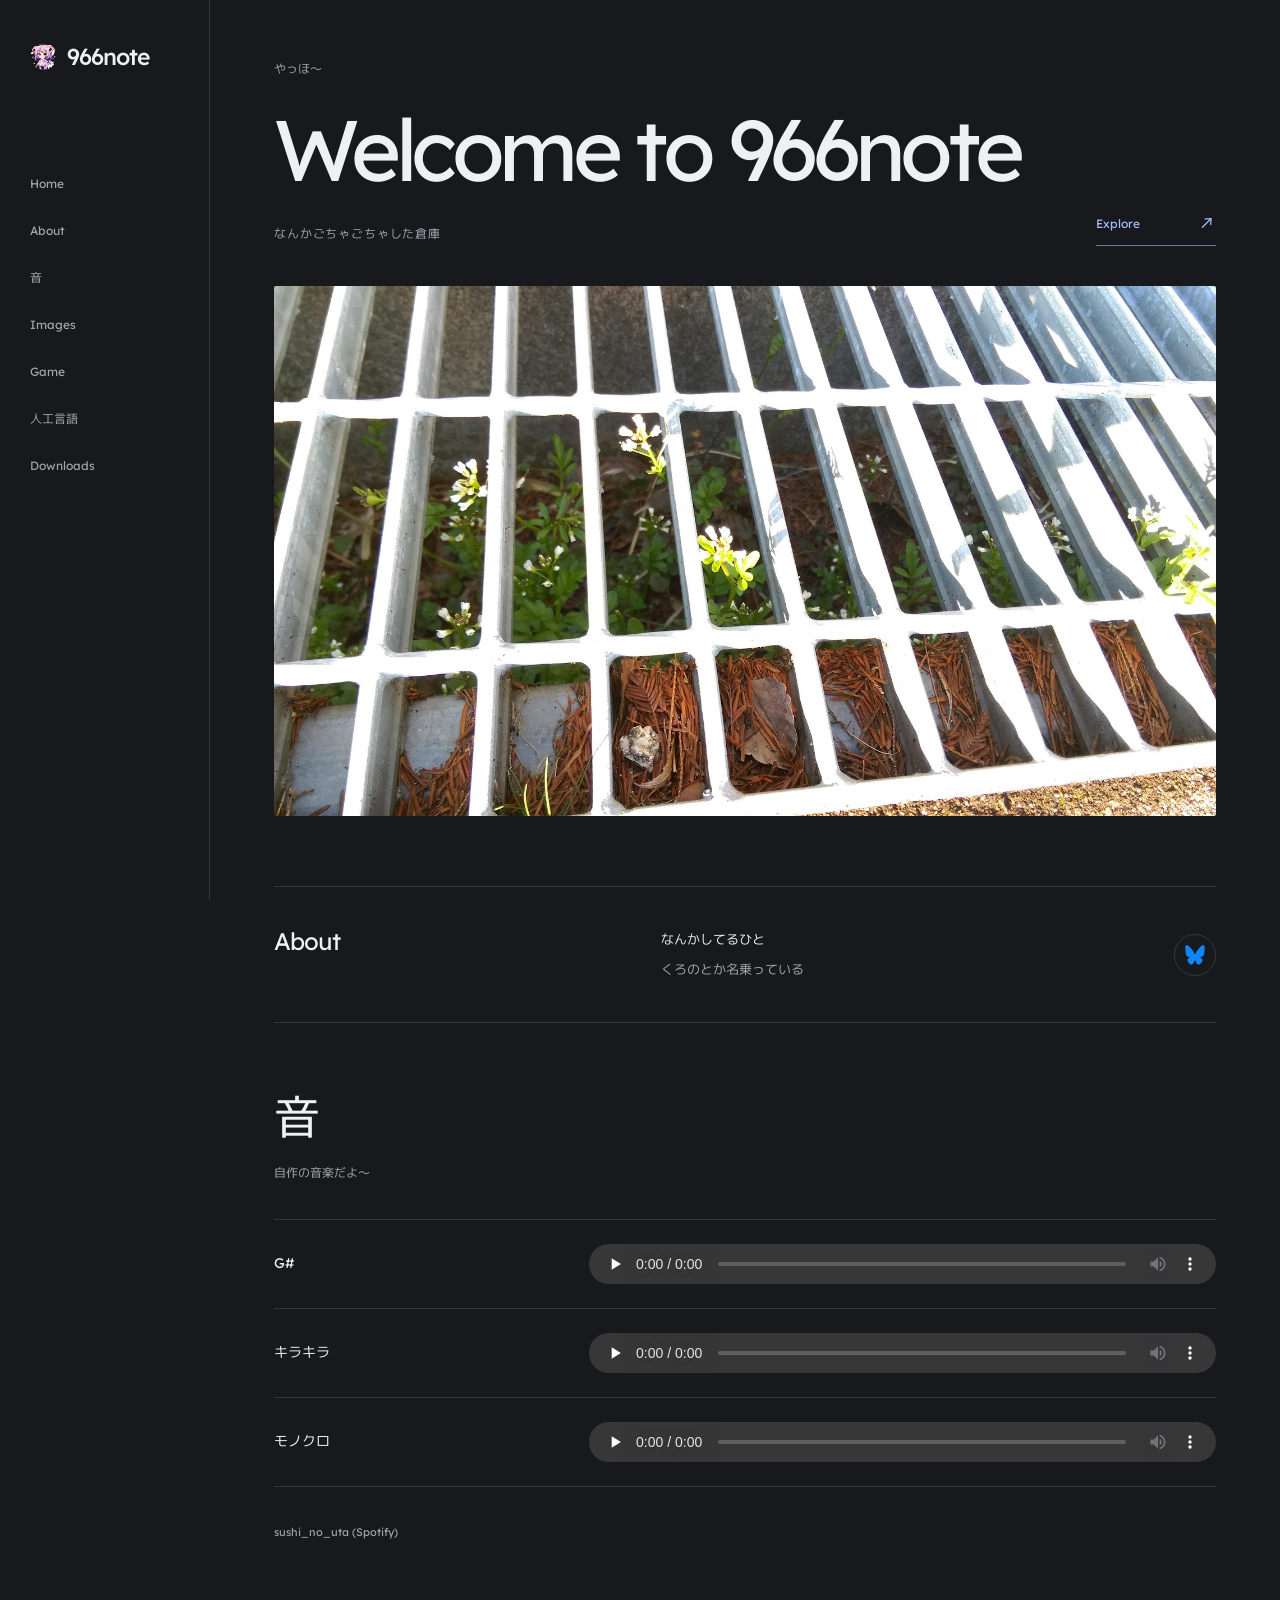
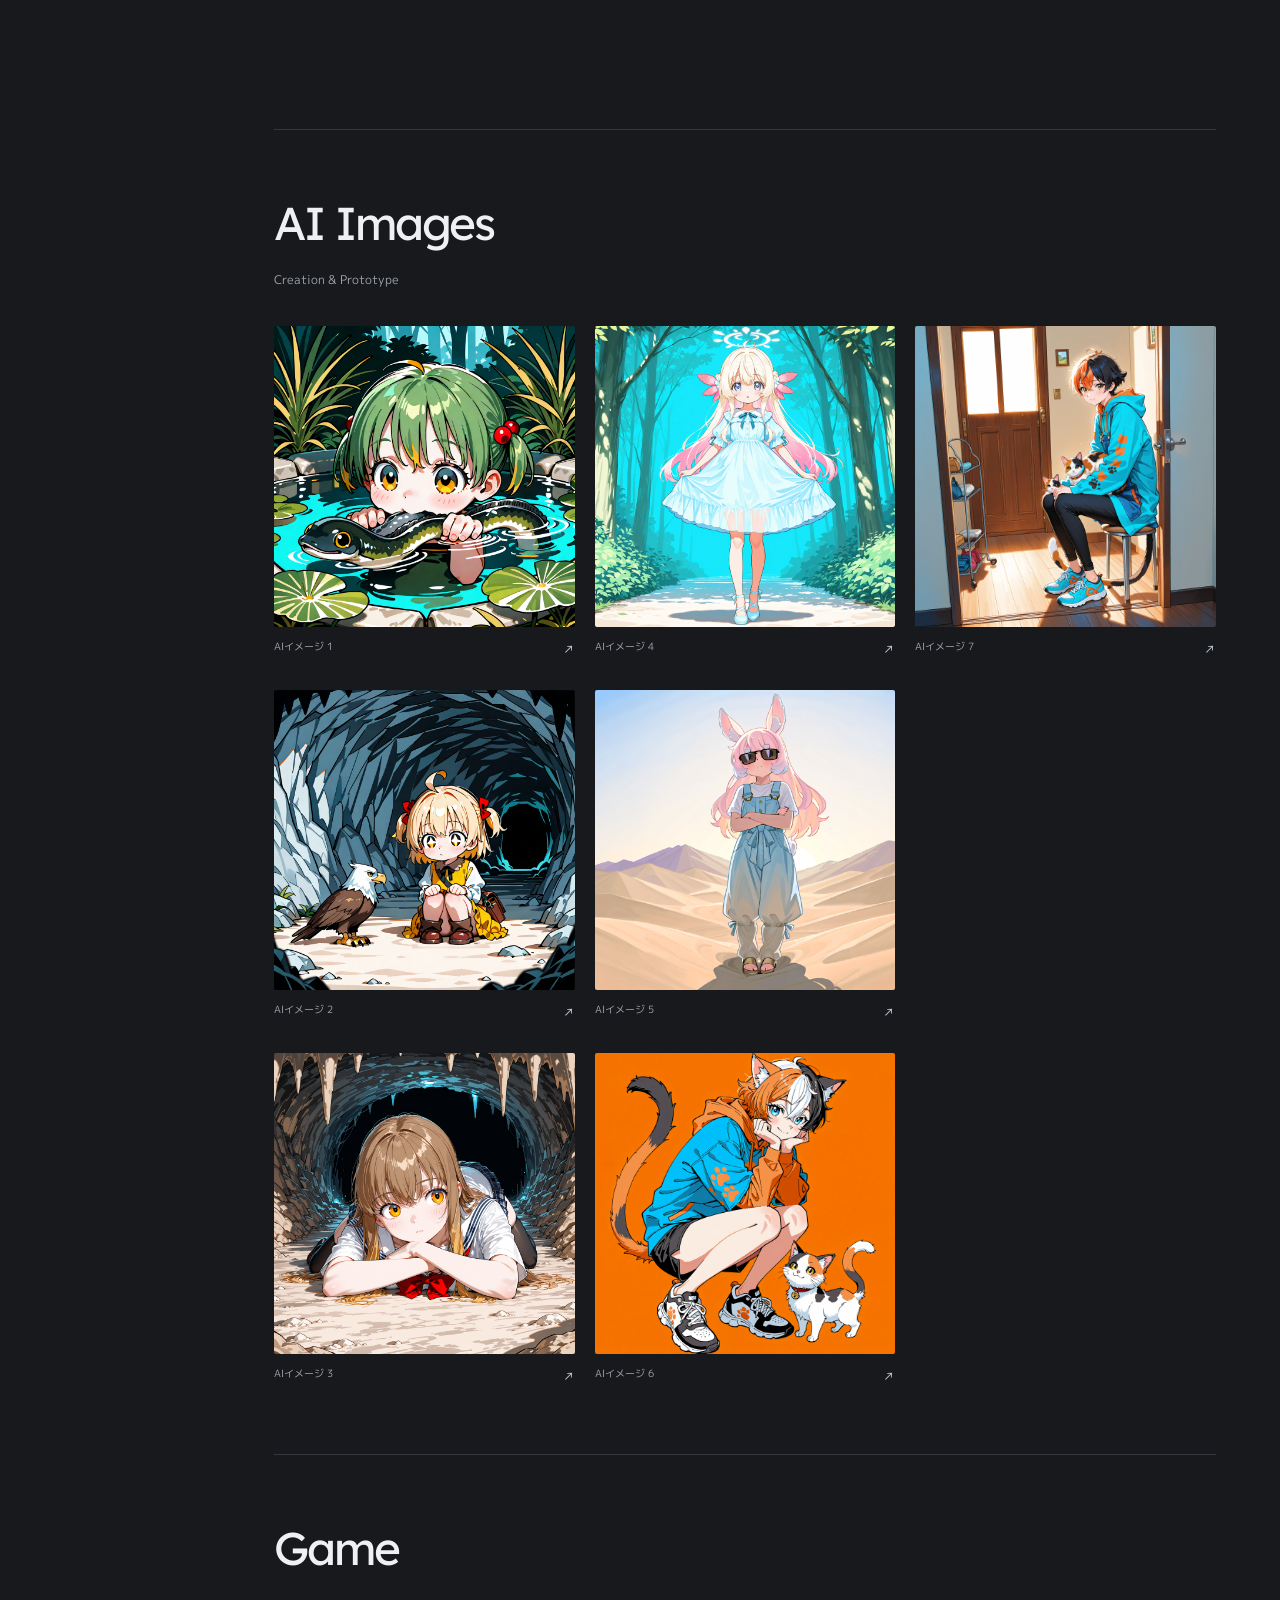
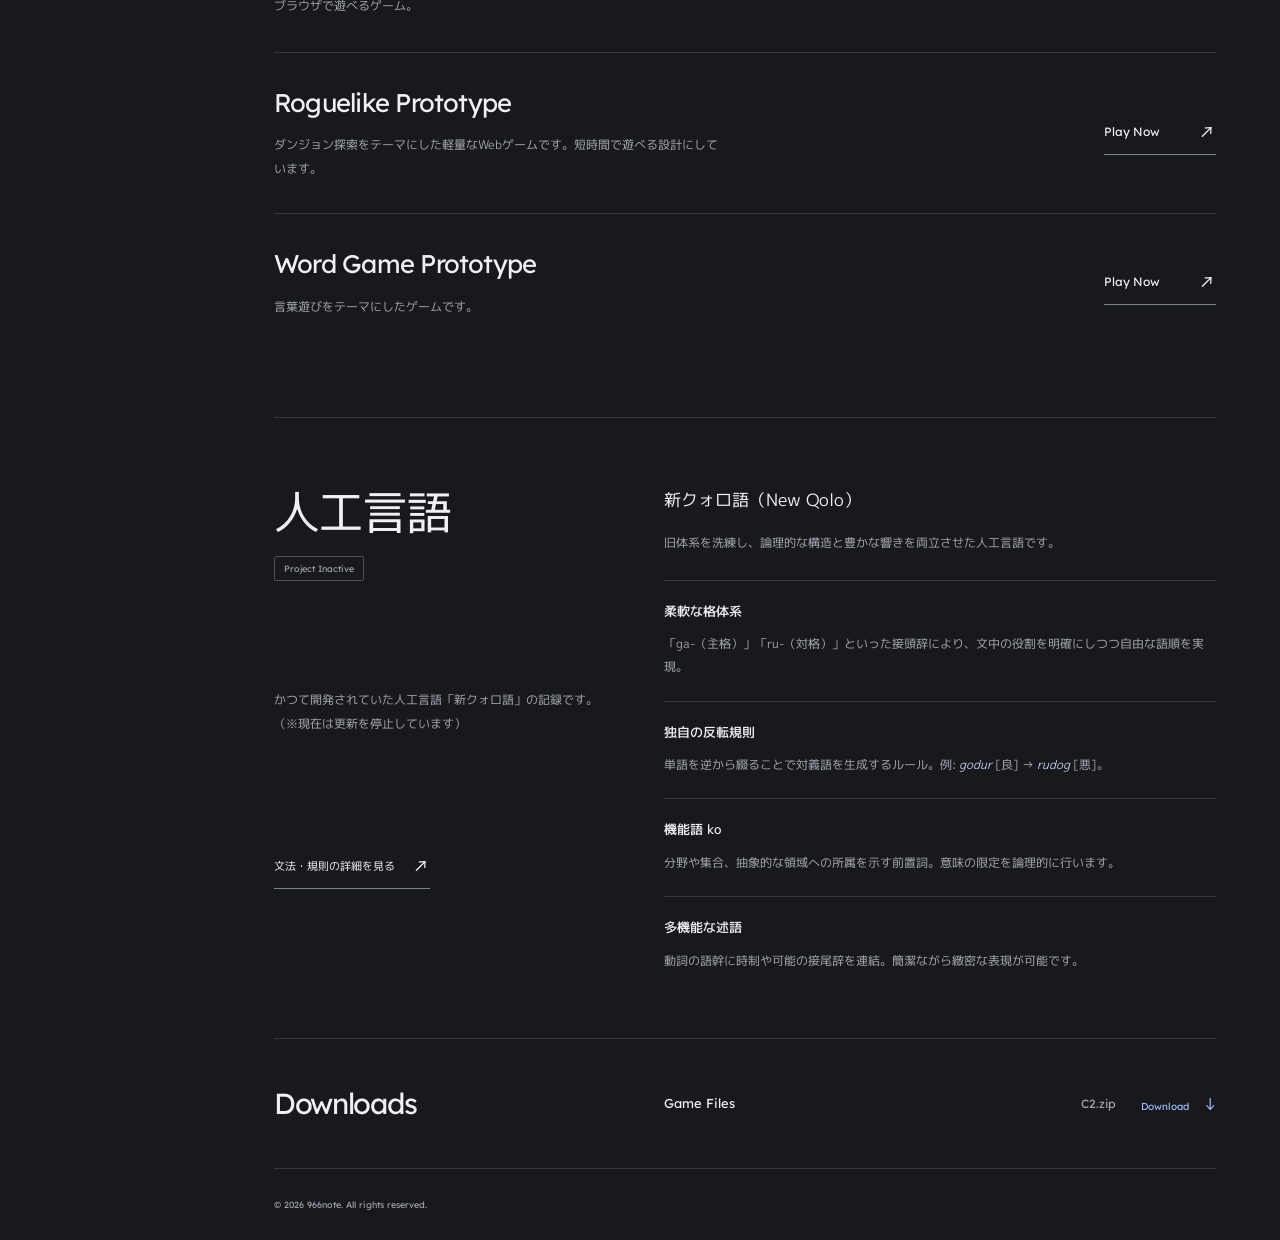
==== commit dcbcde3b: "Restyle site with charcoal layout, uncropped hero and minimal audio list" ====
--- a/index.html
+++ b/index.html
@@ -66,21 +66,21 @@
             <p class="section-description">自作の音楽だよ～</p>
             <div class="music-grid">
                 <article class="music-card">
-                    <div class="track-art art-one" aria-hidden="true">G♯</div><h3>G#</h3>
+                    <h3>G#</h3>
                     <audio controls preload="none" aria-label="G#を再生">
                         <source src="music/gsharp.mp3" type="audio/mpeg">
                         お使いのブラウザは音声再生に対応していません。
                     </audio>
                 </article>
                 <article class="music-card">
-                    <div class="track-art art-two" aria-hidden="true">✳</div><h3>キラキラ</h3>
+                    <h3>キラキラ</h3>
                     <audio controls preload="none" aria-label="キラキラを再生">
                         <source src="music/kirakira_3.mp3" type="audio/mpeg">
                         お使いのブラウザは音声再生に対応していません。
                     </audio>
                 </article>
                 <article class="music-card">
-                    <div class="track-art art-three" aria-hidden="true">◐</div><h3>モノクロ</h3>
+                    <h3>モノクロ</h3>
                     <audio controls preload="none" aria-label="モノクロを再生">
                         <source src="music/monooku_2.mp3" type="audio/mpeg">
                         お使いのブラウザは音声再生に対応していません。
--- a/styles.css
+++ b/styles.css
@@ -1,1394 +1,171 @@
 :root {
-    --text:#263d33;
-    --muted:#657267;
-    --line:#d6ddcf;
-    --accent:#2e5341;
+    color-scheme: dark;
+    --bg: #17191c;
+    --panel: #1e2125;
+    --text: #eef0f2;
+    --muted: #a0a6ad;
+    --line: #34383f;
+    --blue: #a5bdff;
+    --heading: 'Lexend', 'M PLUS 1p', sans-serif;
 }
-
-* {
-    box-sizing:border-box;
-    margin:0;
-    padding:0;
+* { box-sizing: border-box; margin: 0; padding: 0; }
+html { scroll-behavior: smooth; scroll-padding-top: 50px; }
+body { background: var(--bg); color: var(--text); font: 14px/1.9 'M PLUS 1p', sans-serif; -webkit-font-smoothing: antialiased; }
+::selection { background: var(--blue); color: var(--bg); }
+a { color: inherit; }
+img { display: block; max-width: 100%; }
+a:focus-visible, button:focus-visible, audio:focus-visible { outline: 2px solid var(--blue); outline-offset: 6px; }
+.site-header { position: fixed; inset: 0 auto 0 0; width: 210px; z-index: 100; border-right: 1px solid var(--line); background: var(--bg); }
+.site-nav { height: 100%; display: flex; flex-direction: column; align-items: flex-start; padding: 42px 30px; }
+.logo { display: flex; align-items: center; gap: 10px; text-decoration: none; font: 500 23px var(--heading); letter-spacing: -1px; }
+.logo img { width: 27px; height: 27px; border-radius: 50%; }
+.nav-links { list-style: none; display: flex; flex-direction: column; gap: 13px; margin-top: 96px; width: 100%; }
+.nav-links a { display: flex; align-items: center; justify-content: space-between; padding: 8px 0; text-decoration: none; color: var(--muted); font: 400 12px/1.5 var(--heading); transition: color .2s; }
+.nav-links a::after { content: ''; width: 4px; height: 4px; border-radius: 50%; background: var(--blue); opacity: 0; transition: opacity .2s; }
+.nav-links a:hover, .nav-links a[aria-current] { color: var(--text); }
+.nav-links a:hover::after, .nav-links a[aria-current]::after { opacity: 1; }
+main { max-width: 1420px; margin-left: 210px; padding: 0 64px; }
+.hero-section { padding: 58px 0 70px; }
+.hero-image-container { display: flex; flex-direction: column-reverse; gap: 40px; }
+.hero-overlay { width: 100%; }
+.hero-text { display: grid; grid-template-columns: 1fr auto; align-items: center; column-gap: 40px; }
+.hero-kicker { grid-column: 1 / -1; color: var(--muted); font-size: 12px; margin-bottom: 22px; }
+.hero-text h1 { grid-column: 1 / -1; max-width: 100%; font: 400 clamp(48px, 6.7vw, 108px)/1.08 var(--heading); letter-spacing: -.065em; text-wrap: balance; }
+.hero-description { color: var(--muted); font-size: 12px; letter-spacing: .07em; margin-top: 28px; }
+.hero-image { width: 100%; height: auto; object-fit: contain; border-radius: 2px; }
+.button-link { display: inline-flex; align-items: center; justify-content: space-between; gap: 28px; min-height: 44px; padding: 10px 0; background: transparent; border: 0; border-bottom: 1px solid #78838d; text-decoration: none; font: 400 12px/1.7 var(--heading); transition: color .2s, border-color .2s; }
+.button-link::after { content: '↗'; font-size: 19px; line-height: 1; }
+.button-link:hover { color: var(--blue); border-color: var(--blue); }
+.hero-cta { align-self: end; color: var(--blue); border-color: #667aa4; min-width: 120px; }
+.content-section { padding: 66px 0; border-top: 1px solid var(--line); }
+h2 { font: 400 clamp(30px, 3.6vw, 48px)/1.2 var(--heading); letter-spacing: -.045em; margin-bottom: 17px; }
+#music h2, #newqolo h2 { font-family: 'M PLUS 1p', sans-serif; font-weight: 400; }
+.section-description, .section-lead { color: var(--muted); font-size: 12px; line-height: 2; margin-bottom: 34px; }
+#about { display: grid; grid-template-columns: 1fr 1.6fr; gap: 40px; align-items: start; padding-block: 40px; }
+#about h2 { font-size: 24px; margin: 0; }
+.about-content { display: grid; grid-template-columns: 1fr auto; gap: 5px 24px; }
+.about-content p { grid-column: 1; font-size: 13px; color: var(--muted); }
+.about-content p:first-child { color: var(--text); }
+.social-links { grid-column: 2; grid-row: 1 / 3; align-self: center; }
+.social-icon { display: grid; place-items: center; width: 42px; height: 42px; border: 1px solid var(--line); border-radius: 50%; transition: border-color .2s; }
+.social-icon:hover { border-color: var(--blue); }
+.social-icon img { width: 20px; height: 20px; }
+.music-grid { display: flex; flex-direction: column; }
+.music-card { min-width: 0; }
+.music-grid .music-card { display: grid; grid-template-columns: minmax(120px, 1fr) minmax(0, 2.2fr); align-items: center; gap: 30px; border-top: 1px solid var(--line); padding: 24px 0; }
+.music-card h3 { font: 400 14px/1.7 var(--heading); }
+audio { width: 100%; height: 40px; display: block; }
+.music-external { border-top: 1px solid var(--line); padding-top: 24px; }
+.spotify-card { display: grid; grid-template-columns: minmax(120px, 1fr) minmax(0, 2.2fr); gap: 30px; align-items: start; }
+.spotify-card h3 { font-size: 11px; color: var(--muted); padding-top: 12px; }
+.spotify-card iframe { border: 0; width: 100%; }
+.image-grid { columns: 3; column-gap: 20px; }
+.image-card { break-inside: avoid; margin-bottom: 28px; }
+.image-card button { width: 100%; display: block; border: 0; background: var(--panel); cursor: zoom-in; overflow: hidden; border-radius: 2px; }
+.image-card img { width: 100%; height: auto; transition: transform .55s cubic-bezier(.2,.65,.3,1); }
+.image-card button:hover img { transform: scale(1.035); }
+.image-card figcaption { color: var(--muted); font-size: 10px; padding-top: 10px; display: flex; justify-content: space-between; }
+.image-card figcaption::after { content: '↗'; color: #c0c9d6; font-size: 13px; }
+.game-content { display: grid; grid-template-columns: 1fr auto; align-items: center; gap: 36px; padding: 32px 0; border-top: 1px solid var(--line); }
+.game-info h3 { font: 400 clamp(18px, 2vw, 27px)/1.4 var(--heading); letter-spacing: -.03em; margin-bottom: 13px; }
+.game-info p { max-width: 65ch; color: var(--muted); font-size: 12px; line-height: 2; }
+.game-content .button-link { min-width: 112px; white-space: nowrap; }
+#newqolo { display: grid; grid-template-columns: 1fr 1.65fr; gap: 0 55px; align-items: start; }
+.section-title-wrapper { grid-column: 1; display: flex; flex-direction: column; align-items: flex-start; gap: 16px; }
+.section-title-wrapper h2 { margin: 0; }
+.status-badge { border: 1px solid #4a5059; color: var(--muted); font: 400 9px/1.7 var(--heading); padding: 4px 9px; border-radius: 2px; }
+#newqolo > .section-lead { grid-column: 1; margin-top: 24px; margin-bottom: 22px; }
+.summary { grid-column: 2; grid-row: 1 / 4; }
+.qolo-summary h3 { font-size: 17px; font-weight: 400; margin-bottom: 14px; }
+.qolo-summary > p { color: var(--muted); font-size: 12px; line-height: 2; margin-bottom: 25px; }
+.qolo-highlight-list { list-style: none; display: grid; gap: 22px; }
+.qolo-highlight-list li { color: var(--muted); font-size: 12px; line-height: 1.95; border-top: 1px solid var(--line); padding-top: 18px; }
+.qolo-highlight-list strong { display: block; color: var(--text); font-size: 13px; font-weight: 500; margin-bottom: 8px; }
+.qolo-highlight-list em { color: #c6d4f3; }
+#newqolo > .link-container { grid-column: 1; margin-top: 5px; }
+#newqolo .button-link { font-family: 'M PLUS 1p', sans-serif; font-size: 11px; gap: 16px; }
+#downloads { display: grid; grid-template-columns: 1fr 1.65fr; gap: 55px; align-items: center; padding-block: 42px; }
+#downloads h2 { font-size: 29px; margin: 0; }
+.download-item { display: flex; align-items: center; justify-content: space-between; gap: 20px; }
+.download-item h3 { font: 400 13px var(--heading); }
+.download-link { display: flex; align-items: center; gap: 25px; text-decoration: none; padding: 10px 0; }
+.file-name { font: 400 12px var(--heading); color: var(--muted); }
+.file-action { font: 400 10px var(--heading); color: var(--blue); }
+.file-action::after { content: '↓'; margin-left: 15px; font-size: 17px; }
+.download-link:hover .file-action { color: white; }
+footer { margin-left: 274px; margin-right: 64px; max-width: 1292px; padding: 28px 0; border-top: 1px solid var(--line); font: 400 9px/1.7 var(--heading); color: var(--muted); }
+.image-dialog { border: 0; background: transparent; color: white; padding: 48px 0 0; margin: auto; max-width: 94vw; max-height: 94dvh; overflow: visible; }
+.image-dialog::backdrop { background: #101216ed; backdrop-filter: blur(12px); }
+.image-dialog img { max-width: 90vw; max-height: 78dvh; object-fit: contain; margin: auto; }
+.image-dialog p { text-align: center; font-size: 12px; padding: 12px; }
+.dialog-close { position: absolute; top: 0; right: 0; border: 1px solid #ffffff70; background: #1e2125; color: white; padding: 8px 16px; cursor: pointer; }
+body:has(.image-dialog[open]) { overflow: hidden; }
+@media (min-width: 1630px) {
+    main { margin-inline: auto; padding-left: 260px; }
+    footer { margin-left: auto; margin-right: auto; padding-left: 196px; }
 }
-
-html {
-    scroll-behavior:smooth;
-    scroll-padding-top:110px;
+@media (max-width: 1100px) {
+    html { scroll-padding-top: 110px; }
+    .site-header { position: sticky; inset: auto; top: 0; width: 100%; border-right: 0; border-bottom: 1px solid var(--line); background: #17191cf2; backdrop-filter: blur(18px); }
+    .site-nav { padding: 22px 5%; flex-direction: row; align-items: center; justify-content: space-between; gap: 30px; }
+    .logo { font-size: 21px; }
+    .nav-links { flex-direction: row; gap: 20px; margin-top: 0; width: auto; }
+    .nav-links a { font-size: 10px; }
+    .nav-links a::after { display: none; }
+    main { margin-left: 0; padding: 0 5%; }
+    .hero-text h1 { font-size: clamp(52px, 8.8vw, 92px); }
+    footer { margin: 0 5%; }
 }
-
-body {
-    background:#f7f7f0;
-    color:var(--text);
-    font:14px/1.9 'M PLUS 1p',sans-serif;
+@media (max-width: 760px) {
+    .site-nav { flex-wrap: wrap; gap: 16px; padding-block: 17px; }
+    .nav-links { width: 100%; justify-content: space-between; gap: 12px; }
+    .nav-links a { padding: 3px 0; font-size: 10px; }
+    .hero-section { padding: 35px 0 45px; }
+    .hero-image-container { gap: 28px; }
+    .hero-text { gap: 0 20px; }
+    .hero-text h1 { font-size: clamp(46px, 9.5vw, 68px); }
+    .hero-kicker { margin-bottom: 18px; }
+    .hero-description { font-size: 11px; }
+    .content-section { padding-block: 48px; }
+    #about { grid-template-columns: 1fr 1.8fr; gap: 24px; }
+    .image-grid { columns: 2; column-gap: 16px; }
+    .image-card { margin-bottom: 24px; }
+    #newqolo { grid-template-columns: 1fr; }
+    .section-title-wrapper { flex-direction: row; align-items: center; justify-content: space-between; }
+    #newqolo > .section-lead { margin-block: 24px; }
+    .summary { grid-column: 1; grid-row: auto; }
+    #newqolo > .link-container { margin-top: 28px; }
+    #downloads { grid-template-columns: 1fr; gap: 28px; }
 }
-
-img {
-    max-width:100%;
-    display:block;
+@media (max-width: 480px) {
+    .logo { font-size: 20px; }
+    .nav-links { gap: 8px; }
+    .nav-links a { font-size: 9px; }
+    .hero-text h1 { font-size: 49px; letter-spacing: -.065em; }
+    .hero-text { grid-template-columns: 1fr; }
+    .hero-description { margin-top: 22px; }
+    .hero-cta { justify-self: start; margin-top: 20px; min-width: 110px; }
+    .hero-image-container { gap: 26px; }
+    #about { grid-template-columns: 1fr; gap: 22px; padding-block: 30px; }
+    .about-content p { font-size: 12px; }
+    .music-grid .music-card { grid-template-columns: 1fr; gap: 14px; padding-block: 22px; }
+    .music-card h3 { font-size: 13px; }
+    .spotify-card { grid-template-columns: 1fr; gap: 15px; }
+    .spotify-card h3 { padding-top: 0; }
+    .image-grid { column-gap: 12px; }
+    .image-card figcaption { font-size: 9px; }
+    .game-content { grid-template-columns: 1fr; gap: 18px; padding-block: 26px; }
+    .game-info h3 { font-size: 21px; }
+    .game-info p { font-size: 11px; }
+    .game-content .link-container { justify-self: start; }
+    #newqolo h2 { font-size: 30px; }
+    .status-badge { font-size: 8px; }
+    .download-item { gap: 12px; }
+    .download-item h3 { font-size: 12px; }
+    .download-link { gap: 15px; }
+    .file-name { font-size: 11px; }
 }
-
-a {
-    color:inherit;
+@media (prefers-reduced-motion: reduce) {
+    html { scroll-behavior: auto; }
+    *, *::before, *::after { animation: none !important; transition: none !important; }
 }
-
-a:focus-visible,button:focus-visible {
-    outline:3px solid #9a733c;
-    outline-offset:5px;
-}
-
-::selection {
-    background:#d3dfb8;
-}
-
-.site-header {
-    position:sticky;
-    top:0;
-    z-index:100;
-    background:#f7f7f0ed;
-    backdrop-filter:blur(16px);
-    border-bottom:1px solid var(--line);
-}
-
-.site-nav {
-    max-width:1280px;
-    margin:auto;
-    min-height:88px;
-    padding:15px 40px;
-    display:flex;
-    align-items:center;
-    justify-content:space-between;
-    gap:24px;
-}
-
-.logo {
-    display:flex;
-    align-items:center;
-    gap:11px;
-    text-decoration:none;
-    font:700 24px 'Lexend',sans-serif;
-    letter-spacing:-1px;
-}
-
-.logo img {
-    width:34px;
-    height:34px;
-    border-radius:50%;
-}
-
-.nav-links {
-    display:flex;
-    gap:25px;
-    list-style:none;
-}
-
-.nav-links a {
-    text-decoration:none;
-    font:400 12px 'Lexend',sans-serif;
-    color:var(--muted);
-    padding:10px 0;
-}
-
-.nav-links a:hover {
-    color:var(--accent);
-}
-
-main {
-    max-width:1200px;
-    width:calc(100% - 80px);
-    margin:40px auto 0;
-}
-
-.hero-section {
-    margin-bottom:25px;
-}
-
-.hero-image-container {
-    min-height:560px;
-    position:relative;
-    background:#e8ecdf;
-    overflow:hidden;
-    border-radius:5px;
-}
-
-.hero-image {
-    position:absolute;
-    right:0;
-    top:0;
-    width:53%;
-    height:100%;
-    object-fit:cover;
-    object-position:55% center;
-}
-
-.hero-overlay {
-    position:relative;
-    min-height:560px;
-    width:60%;
-    display:flex;
-    align-items:center;
-    padding:55px 48px;
-    background:linear-gradient(90deg,#e8ecdf 82%,#e8ecdf00);
-}
-
-.hero-kicker {
-    font:10px 'Lexend',sans-serif;
-    letter-spacing:1.8px;
-    margin-bottom:30px;
-}
-
-.hero-kicker::before {
-    content:'●';
-    font-size:9px;
-    margin-right:9px;
-}
-
-.hero-text h1 {
-    font-size:clamp(34px,4.3vw,57px);
-    line-height:1.6;
-    font-weight:500;
-    letter-spacing:.04em;
-}
-
-.hero-english {
-    display:block;
-    font:400 14px 'Lexend',sans-serif;
-    letter-spacing:-.3px;
-    margin-top:16px;
-}
-
-.hero-description {
-    font-size:13px;
-    line-height:2.2;
-    color:#536557;
-    margin:26px 0;
-}
-
-.button-link {
-    display:inline-flex;
-    align-items:center;
-    justify-content:center;
-    gap:35px;
-    background:var(--accent);
-    color:white;
-    padding:13px 24px;
-    border-radius:3px;
-    text-decoration:none;
-    font-size:12px;
-    transition:background .2s,transform .2s;
-}
-
-.button-link:hover {
-    background:#426751;
-    transform:translateY(-2px);
-}
-
-.hero-footnote {
-    display:flex;
-    justify-content:space-between;
-    gap:12px;
-    font-size:10px;
-    letter-spacing:.06em;
-    color:var(--muted);
-    padding:15px 0;
-    border-bottom:1px solid var(--line);
-}
-
-.content-section {
-    padding:70px 0;
-    border-bottom:1px solid var(--line);
-}
-
-h2 {
-    font:500 clamp(30px,3.4vw,42px)/1.3 'Lexend',sans-serif;
-    letter-spacing:-1.6px;
-    margin-bottom:22px;
-}
-
-.section-index {
-    display:block;
-    font:400 10px 'Lexend',sans-serif;
-    letter-spacing:1.7px;
-    color:var(--muted);
-    margin-bottom:19px;
-}
-
-.heading-jp {
-    display:inline-block;
-    vertical-align:middle;
-    font:400 12px 'M PLUS 1p',sans-serif;
-    letter-spacing:.05em;
-    margin-left:22px;
-    color:var(--muted);
-}
-
-.section-description,.section-lead {
-    font-size:13px;
-    color:var(--muted);
-    margin-bottom:30px;
-}
-
-#about {
-    display:grid;
-    grid-template-columns:1fr 1.45fr;
-    gap:40px;
-    padding-block:54px;
-}
-
-.about-content p {
-    font-size:13px;
-    color:var(--muted);
-    margin-bottom:10px;
-}
-
-.about-content p:first-child {
-    font-size:21px;
-    color:var(--text);
-}
-
-.social-links {
-    margin-top:20px;
-}
-
-.social-icon {
-    display:inline-flex;
-    align-items:center;
-    gap:10px;
-    text-decoration:none;
-    font:12px 'Lexend',sans-serif;
-}
-
-.social-icon img {
-    width:19px;
-    height:19px;
-}
-
-.music-grid {
-    display:grid;
-    grid-template-columns:repeat(3,minmax(0,1fr));
-    gap:25px;
-}
-
-.music-card {
-    min-width:0;
-}
-
-.track-art {
-    height:210px;
-    border-radius:4px;
-    display:flex;
-    align-items:center;
-    justify-content:center;
-    font:500 110px 'Lexend',sans-serif;
-    overflow:hidden;
-}
-
-.art-one {
-    background:#dce4cf;
-    color:#3e604a;
-    background-image:repeating-radial-gradient(circle at 50% 50%,transparent 0 16px,#45644c14 17px 18px);
-}
-
-.art-two {
-    background:#ebe0ca;
-    color:#97723c;
-    font-size:150px;
-}
-
-.art-three {
-    background:#d6dcd9;
-    color:#4c5b55;
-    font-size:150px;
-}
-
-.track-label {
-    font:9px 'Lexend',sans-serif;
-    letter-spacing:1.3px;
-    color:var(--muted);
-    margin:20px 0 6px;
-}
-
-.music-card h3 {
-    font-size:17px;
-    font-weight:500;
-    margin-bottom:14px;
-}
-
-audio {
-    width:100%;
-    height:38px;
-}
-
-.music-external {
-    margin-top:30px;
-}
-
-.spotify-card {
-    display:grid;
-    grid-template-columns:220px 1fr;
-    align-items:center;
-    border-top:1px solid var(--line);
-    padding-top:24px;
-    gap:24px;
-}
-
-.spotify-card h3 {
-    font:12px 'Lexend',sans-serif;
-}
-
-.spotify-card iframe {
-    border:0;
-    width:100%;
-}
-
-.image-grid {
-    display:grid;
-    grid-template-columns:repeat(3,minmax(0,1fr));
-    gap:28px 22px;
-}
-
-.image-card {
-    min-width:0;
-}
-
-.image-card button {
-    border:0;
-    background:none;
-    display:block;
-    width:100%;
-    cursor:zoom-in;
-    overflow:hidden;
-    border-radius:4px;
-}
-
-.image-card img {
-    width:100%;
-    aspect-ratio:4/3;
-    object-fit:cover;
-    transition:transform .4s;
-}
-
-.image-card button:hover img {
-    transform:scale(1.045);
-}
-
-.image-card figcaption {
-    font-size:10px;
-    color:var(--muted);
-    padding-top:10px;
-}
-
-.image-card:last-child {
-    grid-column:2 / 4;
-}
-
-.image-card:last-child img {
-    aspect-ratio:2.75;
-}
-
-.game-content {
-    padding:32px 0;
-    display:flex;
-    align-items:center;
-    justify-content:space-between;
-    gap:28px;
-    border-top:1px solid var(--line);
-}
-
-.game-info h3 {
-    font:400 21px 'Lexend',sans-serif;
-    margin-bottom:10px;
-}
-
-.game-info p {
-    font-size:12px;
-    color:var(--muted);
-    max-width:600px;
-}
-
-.game-content .button-link {
-    white-space:nowrap;
-    background:transparent;
-    color:var(--accent);
-    border:1px solid #acbaab;
-}
-
-.section-title-wrapper {
-    display:flex;
-    align-items:center;
-    justify-content:space-between;
-    gap:20px;
-}
-
-.status-badge {
-    font:9px 'Lexend',sans-serif;
-    text-transform:uppercase;
-    letter-spacing:1px;
-    border:1px solid var(--line);
-    padding:6px 10px;
-    border-radius:20px;
-    color:var(--muted);
-}
-
-.summary {
-    background:#e9ede2;
-    border-radius:4px;
-    padding:35px;
-}
-
-.qolo-summary h3 {
-    font-size:19px;
-    font-weight:500;
-    margin-bottom:14px;
-}
-
-.qolo-summary>p {
-    font-size:13px;
-    color:var(--muted);
-    margin-bottom:25px;
-}
-
-.qolo-highlight-list {
-    display:grid;
-    grid-template-columns:1fr 1fr;
-    list-style:none;
-    gap:25px 40px;
-}
-
-.qolo-highlight-list li {
-    font-size:12px;
-    color:var(--muted);
-}
-
-.qolo-highlight-list strong {
-    display:block;
-    color:var(--text);
-    font-size:13px;
-    margin-bottom:6px;
-}
-
-#newqolo>.link-container {
-    margin-top:25px;
-}
-
-.download-item {
-    display:flex;
-    align-items:center;
-    justify-content:space-between;
-    padding:26px 0;
-    border-top:1px solid var(--line);
-}
-
-.download-item h3 {
-    font:400 17px 'Lexend',sans-serif;
-}
-
-.download-link {
-    display:flex;
-    align-items:center;
-    gap:35px;
-    text-decoration:none;
-}
-
-.file-name {
-    font:13px 'Lexend',sans-serif;
-}
-
-.file-action {
-    font:10px 'Lexend',sans-serif;
-    color:var(--muted);
-}
-
-.file-action::after {
-    content:' ↓';
-    margin-left:16px;
-}
-
-footer {
-    max-width:1200px;
-    width:calc(100% - 80px);
-    margin:0 auto;
-    padding:40px 0;
-    display:flex;
-    align-items:center;
-    justify-content:space-between;
-    gap:20px;
-    color:var(--muted);
-    font:10px 'Lexend',sans-serif;
-}
-
-footer a {
-    text-decoration:none;
-}
-
-.footer-logo {
-    font:700 23px 'Lexend',sans-serif;
-    color:var(--text);
-}
-
-.footer-logo span {
-    display:block;
-    font:10px 'M PLUS 1p',sans-serif;
-    margin-top:6px;
-    color:var(--muted);
-}
-
-.image-dialog {
-    border:0;
-    background:transparent;
-    color:white;
-    padding:45px 0 0;
-    margin:auto;
-    max-width:94vw;
-    max-height:94dvh;
-    overflow:visible;
-}
-
-.image-dialog::backdrop {
-    background:#17241feb;
-    backdrop-filter:blur(8px);
-}
-
-.image-dialog img {
-    max-width:90vw;
-    max-height:78dvh;
-    object-fit:contain;
-    margin:auto;
-}
-
-.image-dialog p {
-    text-align:center;
-    font-size:12px;
-    padding:10px;
-}
-
-.dialog-close {
-    position:absolute;
-    right:0;
-    top:0;
-    border:1px solid #ffffff60;
-    color:white;
-    background:transparent;
-    padding:7px 14px;
-    cursor:pointer;
-}
-
-body:has(.image-dialog[open]) {
-    overflow:hidden;
-}
-
-@media(max-width:950px) {
-    .site-nav {
-        padding-inline:25px;
-    }
-    .nav-links {
-        gap:15px;
-    }
-    .hero-overlay {
-        padding-inline:30px;
-        width:65%;
-    }
-    .hero-kicker {
-        font-size:8px;
-    }
-    .hero-text h1 {
-        font-size:39px;
-    }
-    .hero-image {
-        width:49%;
-    }
-    .hero-image-container,.hero-overlay {
-        min-height:510px;
-    }
-    .heading-jp {
-        display:block;
-        margin:12px 0 0;
-    }
-    .track-art {
-        height:170px;
-    }
-    .spotify-card {
-        grid-template-columns:180px 1fr;
-    }
-}
-
-@media(max-width:640px) {
-    html {
-        scroll-padding-top:125px;
-    }
-    .site-nav {
-        flex-wrap:wrap;
-        gap:15px;
-        padding:14px 22px;
-    }
-    .logo {
-        font-size:21px;
-    }
-    .logo img {
-        width:28px;
-        height:28px;
-    }
-    .nav-links {
-        width:100%;
-        justify-content:space-between;
-        gap:10px;
-    }
-    .nav-links a {
-        font-size:10px;
-    }
-    main,footer {
-        width:calc(100% - 40px);
-    }
-    main {
-        margin-top:22px;
-    }
-    .hero-image-container {
-        display:flex;
-        flex-direction:column;
-        min-height:0;
-    }
-    .hero-image {
-        position:relative;
-        order:2;
-        width:100%;
-        height:230px;
-        object-position:center 60%;
-    }
-    .hero-overlay {
-        width:100%;
-        min-height:0;
-        padding:36px 25px;
-        background:#e8ecdf;
-    }
-    .hero-kicker {
-        margin-bottom:22px;
-    }
-    .hero-text h1 {
-        font-size:36px;
-    }
-    .hero-english {
-        font-size:12px;
-    }
-    .hero-description {
-        font-size:11px;
-        margin:20px 0;
-    }
-    .hero-footnote {
-        font-size:8px;
-    }
-    .hero-footnote>span:last-child {
-        display:none;
-    }
-    #about {
-        grid-template-columns:1fr;
-        gap:5px;
-        padding-block:35px;
-    }
-    .content-section {
-        padding-block:45px;
-    }
-    .section-index {
-        font-size:8px;
-    }
-    h2 {
-        font-size:32px;
-    }
-    .heading-jp {
-        font-size:11px;
-    }
-    .music-grid {
-        grid-template-columns:1fr;
-        gap:30px;
-    }
-    .track-art {
-        height:210px;
-    }
-    .spotify-card {
-        display:block;
-    }
-    .spotify-card h3 {
-        margin-bottom:15px;
-    }
-    .image-grid {
-        grid-template-columns:1fr 1fr;
-        gap:20px 12px;
-    }
-    .image-card:last-child {
-        grid-column:1 / 3;
-    }
-    .image-card:last-child img {
-        aspect-ratio:2;
-    }
-    .game-content {
-        align-items:flex-start;
-        flex-direction:column;
-        gap:20px;
-    }
-    .game-info h3 {
-        font-size:18px;
-    }
-    .qolo-highlight-list {
-        grid-template-columns:1fr;
-    }
-    .summary {
-        padding:24px;
-    }
-    .section-title-wrapper {
-        align-items:flex-start;
-    }
-    .status-badge {
-        font-size:8px;
-        white-space:nowrap;
-        margin-top:30px;
-    }
-    .download-link {
-        gap:16px;
-    }
-    footer {
-        flex-wrap:wrap;
-        padding-block:30px;
-    }
-    .footer-logo {
-        width:100%;
-    }
-}
-
-@media(prefers-reduced-motion:reduce) {
-    html {
-        scroll-behavior:auto;
-    }
-    *,*::before,*::after {
-        transition:none!important;
-        animation:none!important;
-    }
-}
-
-/* Original copy with the refined layout. */
-.hero-text h1 {
-    font-family:'Lexend',sans-serif;
-    font-size:clamp(32px,4vw,53px);
-    line-height:1.25;
-    letter-spacing:-.04em;
-    overflow-wrap:anywhere;
-}
-
-.hero-kicker {
-    font-family:'M PLUS 1p',sans-serif;
-    letter-spacing:.05em;
-}
-
-.track-art {
-    margin-bottom:22px;
-}
-
-footer {
-    justify-content:center;
-}
-
-.nav-links {
-    gap:20px;
-}
-
-@media(max-width:640px) {
-    .nav-links {
-        gap:8px;
-    }
-    .nav-links a {
-        font-size:9px;
-    }
-    .hero-text h1 {
-        font-size:36px;
-    }
-}
-
-/* Fine typography and a quieter, more deliberate composition. */
-:root {
-    --bg:#f8f7f2;
-    --text:#263d33;
-    --muted:#606e65;
-    --line:#d8ddd3;
-    --accent:#2b5140;
-}
-
-body {
-    background:var(--bg);
-    -webkit-font-smoothing:antialiased;
-    text-rendering:optimizeLegibility;
-}
-
-.site-header {
-    background:#f8f7f2ed;
-}
-
-.site-nav {
-    min-height:84px;
-}
-
-.logo {
-    letter-spacing:-1.1px;
-}
-
-.logo img {
-    box-shadow:0 0 0 4px #e9ece3;
-}
-
-.nav-links a {
-    position:relative;
-    transition:color .2s;
-}
-
-.nav-links a::after {
-    content:'';
-    position:absolute;
-    left:0;
-    right:0;
-    bottom:2px;
-    height:1px;
-    background:var(--accent);
-    transform:scaleX(0);
-    transform-origin:left;
-    transition:transform .2s;
-}
-
-.nav-links a:hover::after,.nav-links a:focus-visible::after {
-    transform:scaleX(1);
-}
-
-main {
-    margin-top:32px;
-}
-
-.hero-section {
-    margin-bottom:24px;
-}
-
-.hero-image-container {
-    border-radius:8px;
-    isolation:isolate;
-    background:#e5eadc;
-}
-
-.hero-image {
-    width:55%;
-    object-position:57% center;
-}
-
-.hero-overlay {
-    width:62%;
-    background:linear-gradient(90deg,#e5eadc 76%,#e5eadc00);
-    padding:64px 52px;
-    min-height:570px;
-}
-
-.hero-text {
-    max-width:530px;
-}
-
-.hero-kicker {
-    font-size:13px;
-    margin-bottom:24px;
-    color:#50664e;
-}
-
-.hero-kicker::before {
-    content:'';
-    display:inline-block;
-    width:6px;
-    height:6px;
-    border-radius:50%;
-    background:#66805c;
-    vertical-align:middle;
-    margin-right:10px;
-}
-
-.hero-text h1 {
-    font-size:clamp(36px,4.7vw,63px);
-    font-weight:500;
-    letter-spacing:-.055em;
-    line-height:1.16;
-    max-width:8.8em;
-    overflow-wrap:normal;
-}
-
-.hero-description {
-    font-size:13px;
-    letter-spacing:.06em;
-    margin:26px 0 30px;
-}
-
-.button-link {
-    min-height:46px;
-    padding:12px 28px;
-    border-radius:4px;
-    letter-spacing:.03em;
-}
-
-.hero-cta::after {
-    content:'↗';
-    margin-left:30px;
-    font-size:17px;
-    line-height:1;
-}
-
-.content-section {
-    padding:80px 0;
-}
-
-section h2 {
-    letter-spacing:-.04em;
-    line-height:1.2;
-    margin-bottom:20px;
-}
-
-section h2::before {
-    content:'';
-    display:block;
-    height:3px;
-    width:24px;
-    background:#8c9c79;
-    margin-bottom:20px;
-}
-
-#music h2,#newqolo h2 {
-    font-family:'M PLUS 1p',sans-serif;
-    font-weight:500;
-    letter-spacing:.025em;
-    font-size:35px;
-}
-
-#about {
-    padding-block:58px;
-    grid-template-columns:1fr 1.6fr;
-    align-items:start;
-}
-
-.about-content {
-    border-left:1px solid var(--line);
-    padding-left:36px;
-    padding-top:8px;
-}
-
-.about-content p:first-child {
-    font-size:18px;
-    font-weight:500;
-    margin-bottom:8px;
-}
-
-.social-icon {
-    padding:9px;
-    border:1px solid var(--line);
-    border-radius:50%;
-    transition:background .2s,transform .2s;
-}
-
-.social-icon:hover {
-    background:#e7ede0;
-    transform:translateY(-2px);
-}
-
-.section-description,.section-lead {
-    line-height:2;
-    max-width:70ch;
-    margin-bottom:34px;
-}
-
-.music-grid {
-    gap:28px;
-}
-
-.track-art {
-    height:auto;
-    aspect-ratio:1.55;
-    border-radius:6px;
-    margin-bottom:21px;
-    position:relative;
-    font-weight:400;
-    transition:filter .25s;
-}
-
-.art-one {
-    background-color:#dce5ce;
-    background-image:repeating-radial-gradient(ellipse at 48% 50%,transparent 0 14px,#45644c16 15px 16px);
-    font-size:92px;
-    letter-spacing:-10px;
-}
-
-.art-two {
-    background:radial-gradient(ellipse at 50% 50%,#f2e9d5,#e7dbc1);
-    color:#96703a;
-    font-size:142px;
-}
-
-.art-three {
-    background:linear-gradient(120deg,#dce0dc,#c6cfc9);
-    color:#4d5e53;
-    font-size:138px;
-}
-
-.music-card h3 {
-    font-size:16px;
-    font-weight:500;
-    margin-bottom:14px;
-}
-
-.music-card audio {
-    height:40px;
-    border-radius:20px;
-}
-
-.spotify-card {
-    grid-template-columns:240px 1fr;
-    padding-top:28px;
-}
-
-.spotify-card h3 {
-    color:var(--muted);
-    font-size:12px;
-}
-
-.image-grid {
-    grid-template-columns:repeat(12,minmax(0,1fr));
-    gap:30px 24px;
-}
-
-.image-card {
-    grid-column:span 4;
-}
-
-.image-card button {
-    border-radius:6px;
-    background:#e6e9df;
-}
-
-.image-card img {
-    aspect-ratio:1.15;
-    transition:transform .5s cubic-bezier(.2,.65,.3,1),filter .5s;
-}
-
-.image-card button:hover img {
-    transform:scale(1.035);
-    filter:saturate(1.07);
-}
-
-.image-card figcaption {
-    display:flex;
-    align-items:center;
-    justify-content:space-between;
-    font-size:11px;
-    padding-top:12px;
-    letter-spacing:.035em;
-}
-
-.image-card figcaption::after {
-    content:'↗';
-    font-size:14px;
-    color:#667860;
-}
-
-.image-card:nth-child(4),.image-card:nth-child(5) {
-    grid-column:span 6;
-}
-
-.image-card:nth-child(4) img,.image-card:nth-child(5) img {
-    aspect-ratio:1.65;
-}
-
-.image-card:nth-child(6) {
-    grid-column:span 5;
-}
-
-.image-card:last-child {
-    grid-column:span 7;
-}
-
-.image-card:nth-child(6) img {
-    aspect-ratio:1.35;
-}
-
-.image-card:last-child img {
-    aspect-ratio:1.89;
-}
-
-.game-content {
-    padding-block:34px;
-    gap:36px;
-}
-
-.game-info h3 {
-    font-size:22px;
-    letter-spacing:-.035em;
-}
-
-.game-info p {
-    line-height:2;
-    max-width:62ch;
-}
-
-.game-content .button-link {
-    min-width:138px;
-    border-color:#bac5b5;
-    transition:background .2s,border-color .2s,transform .2s;
-}
-
-.game-content .button-link:hover {
-    background:#e9ede2;
-    border-color:#809474;
-}
-
-.summary {
-    background:#edf0e6;
-    border:1px solid #dfe5d6;
-    padding:38px;
-    border-radius:6px;
-}
-
-.qolo-summary h3 {
-    font-size:20px;
-}
-
-.qolo-highlight-list {
-    gap:28px 48px;
-}
-
-.qolo-highlight-list li {
-    border-top:1px solid #d6decb;
-    padding-top:18px;
-    line-height:1.95;
-}
-
-.qolo-highlight-list strong {
-    font-weight:500;
-    font-size:14px;
-    margin-bottom:9px;
-}
-
-.status-badge {
-    font-size:9px;
-    background:#eef0e9;
-}
-
-#newqolo>.link-container {
-    margin-top:26px;
-}
-
-.download-item {
-    padding-block:28px;
-}
-
-.download-link {
-    padding:8px 0;
-    transition:color .2s;
-}
-
-.download-link:hover {
-    color:#71804f;
-}
-
-footer {
-    padding-block:32px;
-    color:#677165;
-    font-size:10px;
-    letter-spacing:.04em;
-}
-
-@media(min-width:1500px) {
-    .hero-overlay {
-        min-height:610px;
-    }
-}
-
-@media(max-width:950px) {
-    .site-nav {
-        padding-inline:24px;
-        gap:20px;
-    }
-    .nav-links {
-        gap:16px;
-    }
-    .nav-links a {
-        font-size:11px;
-    }
-    .hero-overlay {
-        padding:44px 32px;
-        min-height:500px;
-        width:66%;
-    }
-    .hero-text h1 {
-        font-size:48px;
-    }
-    .hero-description {
-        font-size:12px;
-    }
-    .content-section {
-        padding-block:60px;
-    }
-    .music-grid {
-        gap:18px;
-    }
-    .track-art {
-        aspect-ratio:1.2;
-    }
-    .art-one {
-        font-size:75px;
-    }
-    .image-grid {
-        gap:24px 18px;
-    }
-    .about-content {
-        padding-left:28px;
-    }
-    .spotify-card {
-        grid-template-columns:180px 1fr;
-    }
-}
-
-@media(max-width:700px) {
-    .site-nav {
-        flex-wrap:wrap;
-        gap:14px;
-        padding:15px 22px;
-    }
-    .nav-links {
-        width:100%;
-        justify-content:space-between;
-        gap:10px;
-    }
-    .nav-links a {
-        font-size:10px;
-    }
-    html {
-        scroll-padding-top:135px;
-    }
-}
-
-@media(max-width:640px) {
-    main {
-        margin-top:22px;
-    }
-    .hero-overlay {
-        width:100%;
-        min-height:0;
-        padding:34px 26px;
-        background:#e5eadc;
-    }
-    .hero-text h1 {
-        font-size:clamp(34px,9vw,48px);
-        max-width:9em;
-    }
-    .hero-kicker {
-        font-size:12px;
-        margin-bottom:22px;
-    }
-    .hero-description {
-        font-size:12px;
-        margin-block:22px;
-    }
-    .hero-image {
-        width:100%;
-        height:230px;
-    }
-    .hero-cta {
-        padding-inline:22px;
-    }
-    .hero-cta::after {
-        margin-left:20px;
-    }
-    #about {
-        grid-template-columns:1fr;
-        gap:8px;
-        padding-block:40px;
-    }
-    .about-content {
-        border-left:0;
-        padding-left:0;
-        padding-top:4px;
-    }
-    .content-section {
-        padding-block:46px;
-    }
-    section h2 {
-        font-size:30px;
-    }
-    #music h2,#newqolo h2 {
-        font-size:28px;
-    }
-    section h2::before {
-        margin-bottom:15px;
-        width:20px;
-    }
-    .music-grid {
-        gap:28px;
-    }
-    .track-art {
-        aspect-ratio:1.65;
-        font-size:100px;
-    }
-    .art-two,.art-three {
-        font-size:140px;
-    }
-    .spotify-card {
-        display:block;
-    }
-    .image-grid {
-        grid-template-columns:repeat(2,minmax(0,1fr));
-        gap:24px 16px;
-    }
-    .image-card,.image-card:nth-child(4),.image-card:nth-child(5),.image-card:nth-child(6) {
-        grid-column:span 1;
-    }
-    .image-card img,.image-card:nth-child(4) img,.image-card:nth-child(5) img,.image-card:nth-child(6) img {
-        aspect-ratio:1;
-    }
-    .image-card:last-child {
-        grid-column:1 / -1;
-    }
-    .image-card:last-child img {
-        aspect-ratio:1.7;
-    }
-    .game-content {
-        gap:19px;
-        padding-block:28px;
-    }
-    .game-info h3 {
-        font-size:19px;
-    }
-    .game-content .button-link {
-        min-width:128px;
-    }
-    .summary {
-        padding:24px;
-    }
-    .qolo-summary h3 {
-        font-size:17px;
-    }
-    .qolo-highlight-list {
-        gap:22px;
-    }
-    .section-title-wrapper {
-        align-items:center;
-    }
-    .status-badge {
-        margin-top:0;
-        font-size:8px;
-        letter-spacing:.04em;
-    }
-    .section-title-wrapper h2 {
-        margin-bottom:15px;
-    }
-    .download-link {
-        gap:16px;
-    }
-    footer {
-        padding-block:28px;
-    }
-}
-
-@media(prefers-reduced-motion:reduce) {
-    html {
-        scroll-behavior:auto;
-    }
-    *,*::before,*::after {
-        transition:none!important;
-        animation:none!important;
-    }
-}
-
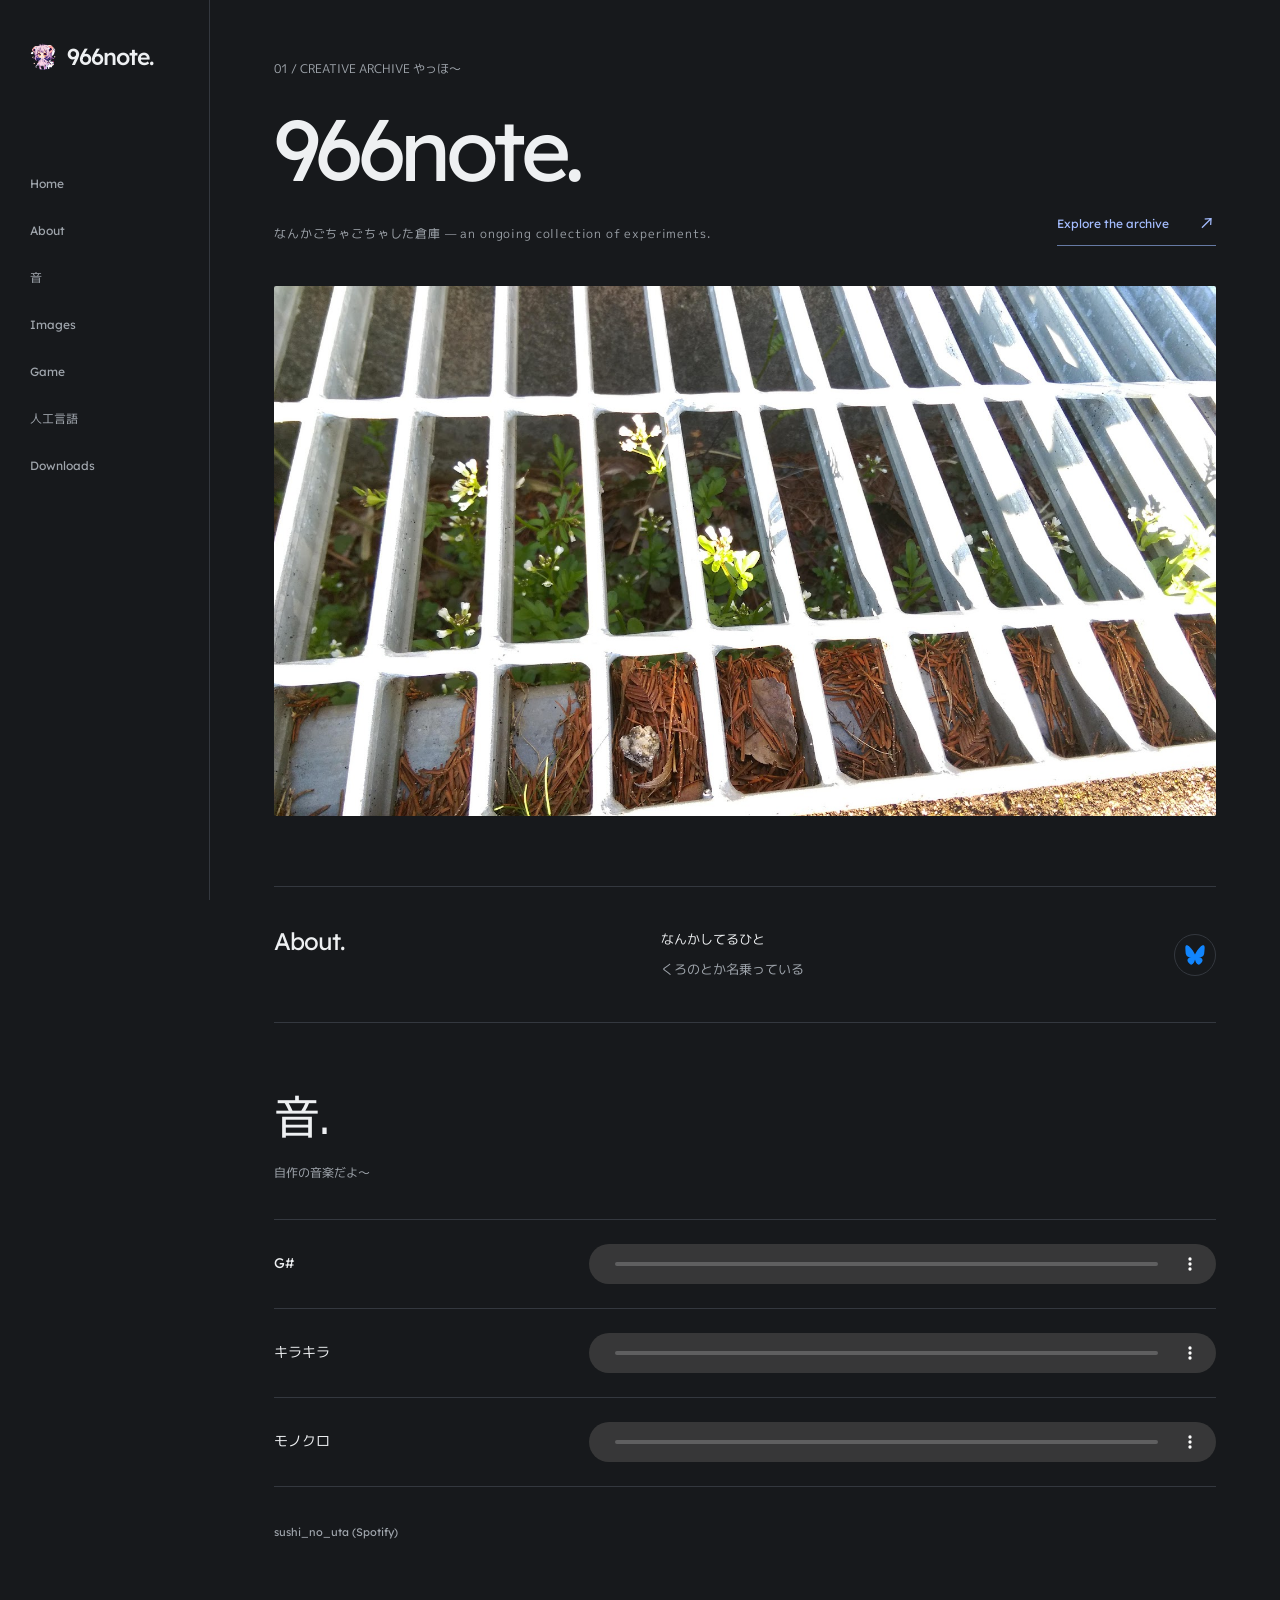
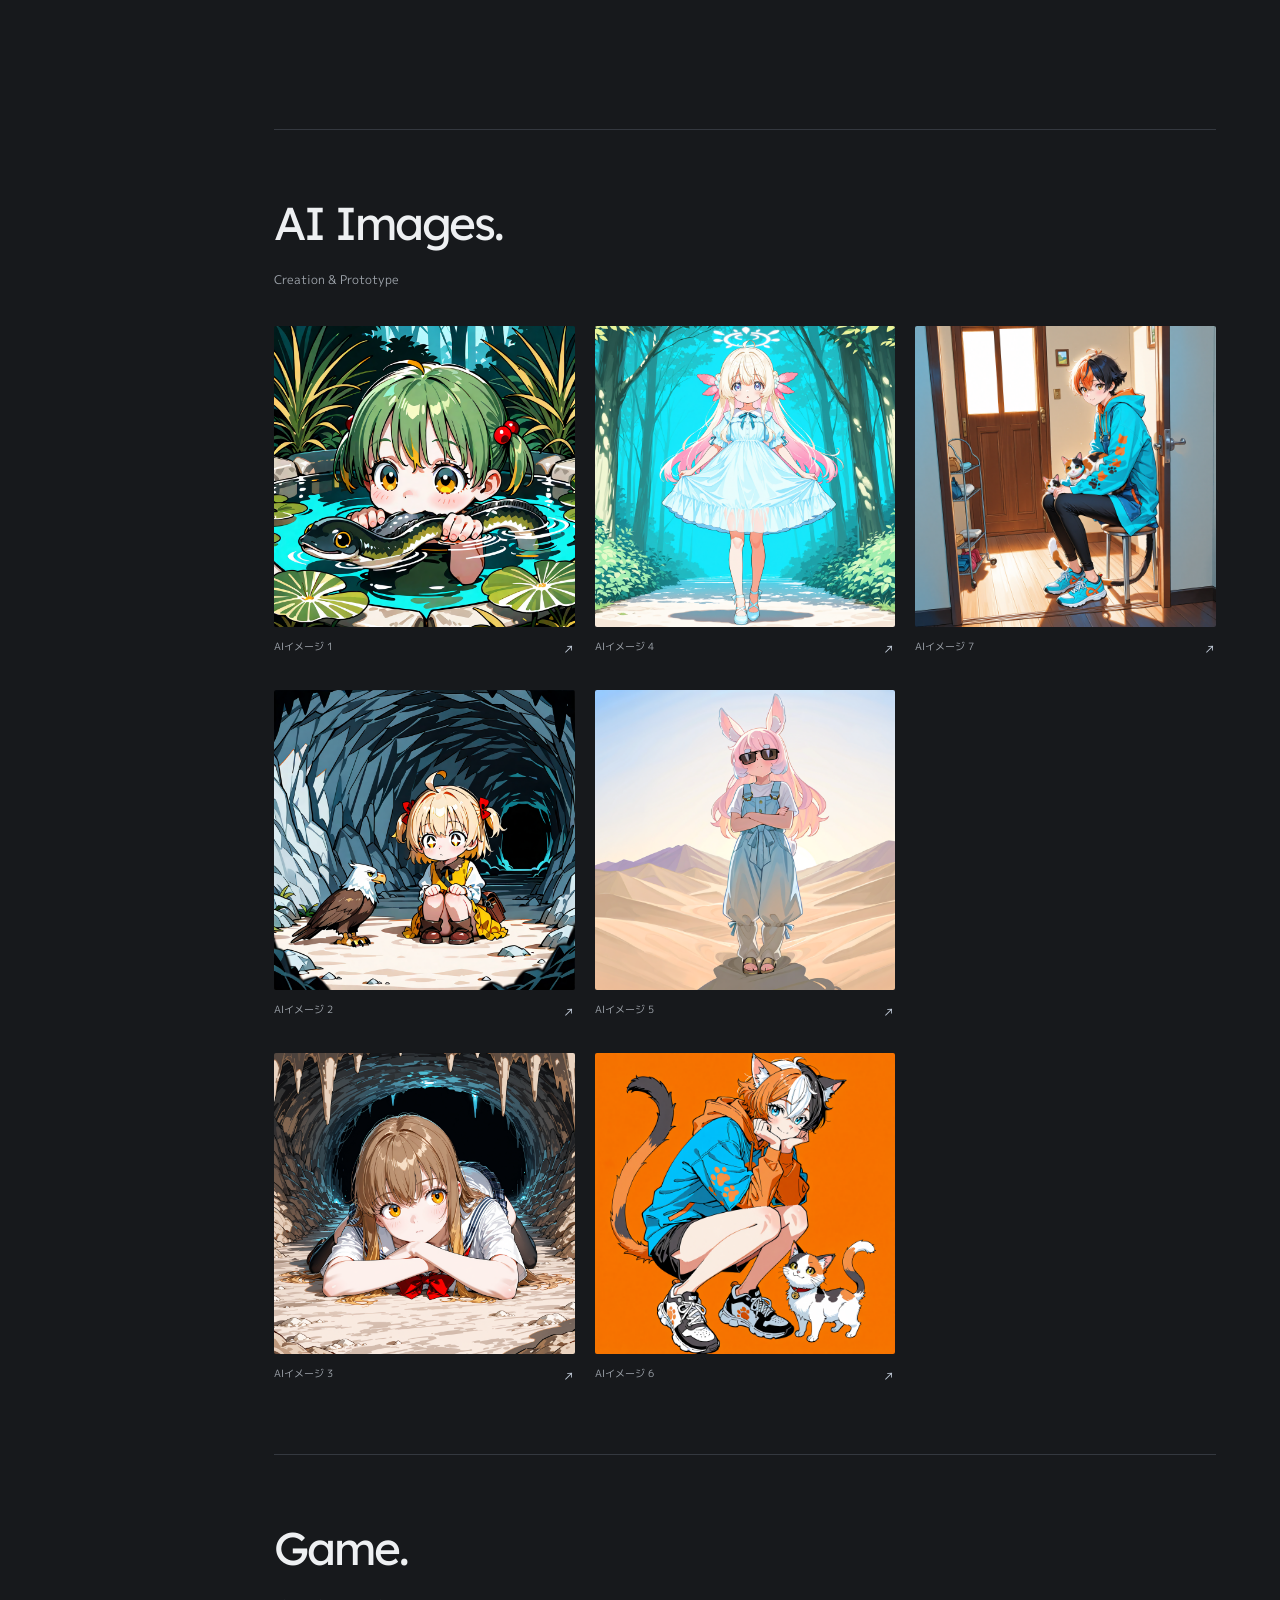
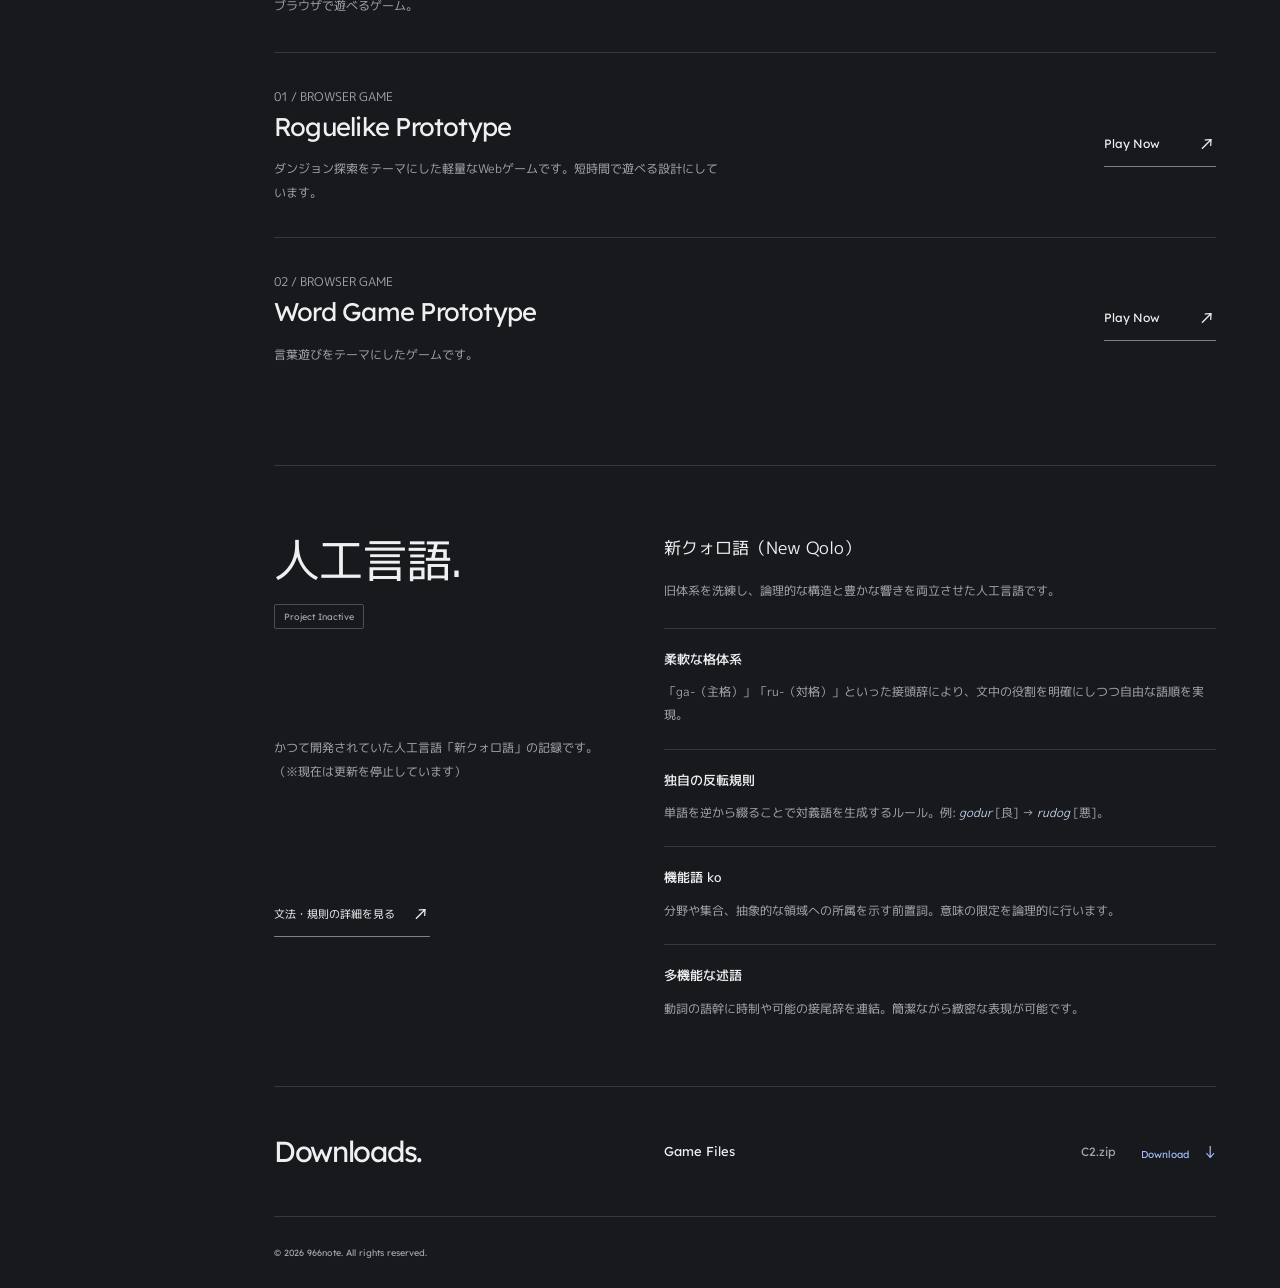
==== commit 954006ff: "Refine index.html for editorial portfolio direction" ====
--- a/index.html
+++ b/index.html
@@ -18,7 +18,7 @@
         <nav class="site-nav" aria-label="メインナビゲーション">
             <a class="logo" href="#home">
                 <img src="image/nonononono.png" alt="966note logo" width="40" height="40">
-                <span>966note</span>
+                <span>966note<span class="logo-period">.</span></span>
             </a>
             <ul class="nav-links">
                 <li><a href="#home">Home</a></li>
@@ -35,20 +35,20 @@
     <main>
         <section id="home" class="hero-section" aria-label="トップビジュアル">
             <div class="hero-image-container">
-                <img src="image/IMAG0706.jpg" alt="Atmospheric Home Image" fetchpriority="high" class="hero-image">
+                <img src="image/IMAG0706.jpg" alt="966noteのトップビジュアル" fetchpriority="high" class="hero-image">
                 <div class="hero-overlay">
                     <div class="hero-text fade-in-up">
-                        <p class="hero-kicker">やっほ～</p>
-                        <h1>Welcome to 966note</h1>
-                        <p class="hero-description">なんかごちゃごちゃした倉庫</p>
-                        <a href="#about" class="button-link hero-cta">Explore</a>
+                        <p class="hero-kicker"><span class="eyebrow-index">01 / CREATIVE ARCHIVE</span> やっほ～</p>
+                        <h1>966note<span class="hero-period">.</span></h1>
+                        <p class="hero-description">なんかごちゃごちゃした倉庫 <span class="hero-description-en">— an ongoing collection of experiments.</span></p>
+                        <a href="#about" class="button-link hero-cta">Explore the archive</a>
                     </div>
                 </div>
             </div>
         </section>
 
-        <section id="about" class="content-section scroll-animate">
-            <h2>About</h2>
+        <section id="about" class="content-section scroll-animate" aria-labelledby="about-heading">
+            <h2 id="about-heading">About<span class="heading-dot">.</span></h2>
             <div class="about-content">
                 <p>なんかしてるひと</p>
                 <p>くろのとか名乗っている</p>
@@ -61,8 +61,8 @@
             </div>
         </section>
 
-        <section id="music" class="content-section scroll-animate">
-            <h2>音</h2>
+        <section id="music" class="content-section scroll-animate" aria-labelledby="music-heading">
+            <h2 id="music-heading">音<span class="heading-dot">.</span></h2>
             <p class="section-description">自作の音楽だよ～</p>
             <div class="music-grid">
                 <article class="music-card">
@@ -100,7 +100,7 @@
         </section>
 
         <section id="ai-images" class="content-section scroll-animate">
-            <h2>AI Images</h2>
+            <h2>AI Images<span class="heading-dot">.</span></h2>
             <p class="section-description">Creation &amp; Prototype</p>
             <div class="image-grid">
                 <figure class="image-card">
@@ -135,10 +135,11 @@
         </section>
 
         <section id="game" class="content-section scroll-animate">
-            <h2>Game</h2>
+            <h2>Game<span class="heading-dot">.</span></h2>
             <p class="section-description">ブラウザで遊べるゲーム。</p>
             <div class="game-content card-style">
                 <div class="game-info">
+                    <p class="project-number">01 / BROWSER GAME</p>
                     <h3>Roguelike Prototype</h3>
                     <p>ダンジョン探索をテーマにした軽量なWebゲームです。短時間で遊べる設計にしています。</p>
                 </div>
@@ -148,6 +149,7 @@
             </div>
             <div class="game-content card-style">
                 <div class="game-info">
+                    <p class="project-number">02 / BROWSER GAME</p>
                     <h3>Word Game Prototype</h3>
                     <p>言葉遊びをテーマにしたゲームです。</p>
                 </div>
@@ -159,7 +161,7 @@
 
         <section id="newqolo" class="content-section scroll-animate">
             <div class="section-title-wrapper">
-                <h2>人工言語</h2>
+                <h2>人工言語<span class="heading-dot">.</span></h2>
                 <span class="status-badge inactive">Project Inactive</span>
             </div>
             <p class="section-lead">かつて開発されていた人工言語「新クォロ語」の記録です。（※現在は更新を停止しています）</p>
@@ -182,7 +184,7 @@
         </section>
 
         <section id="downloads" class="content-section scroll-animate">
-            <h2>Downloads</h2>
+            <h2>Downloads<span class="heading-dot">.</span></h2>
             <div class="downloads-content">
                 <article class="download-item">
                     <h3>Game Files</h3>
